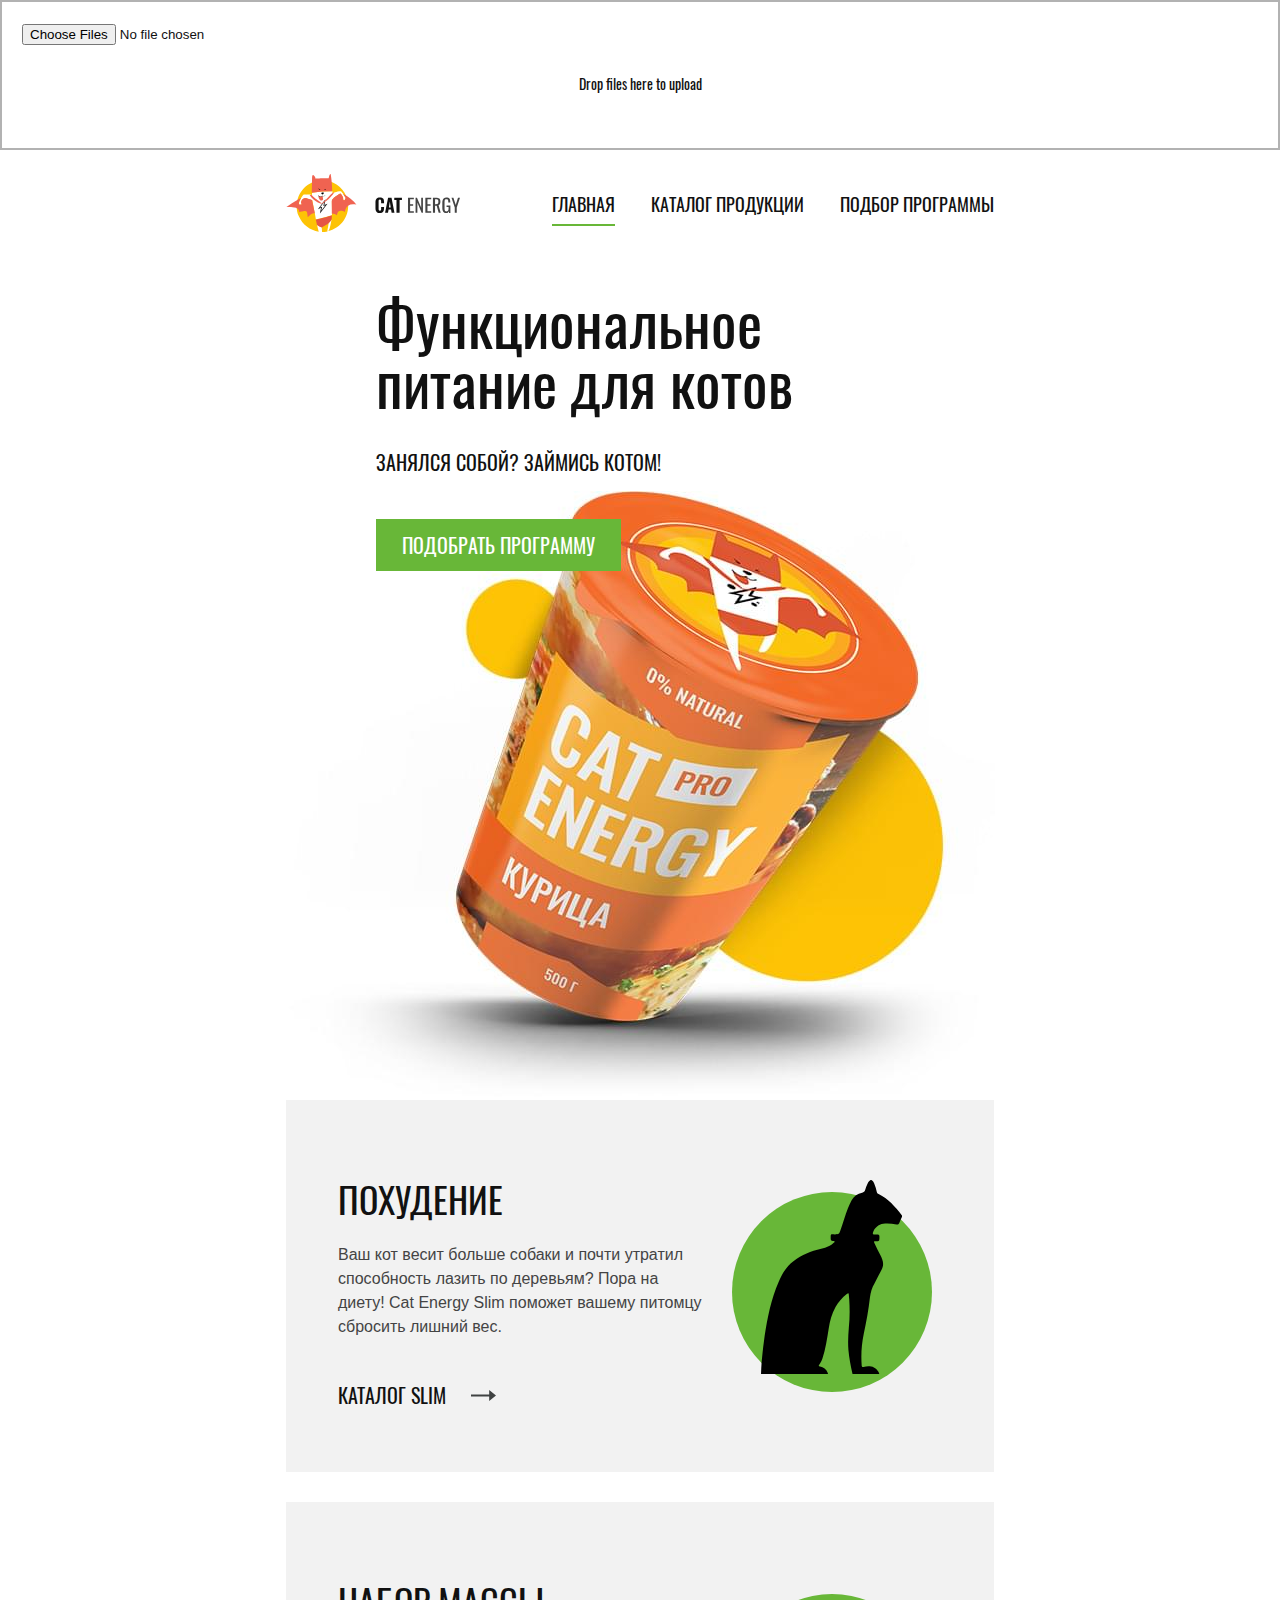
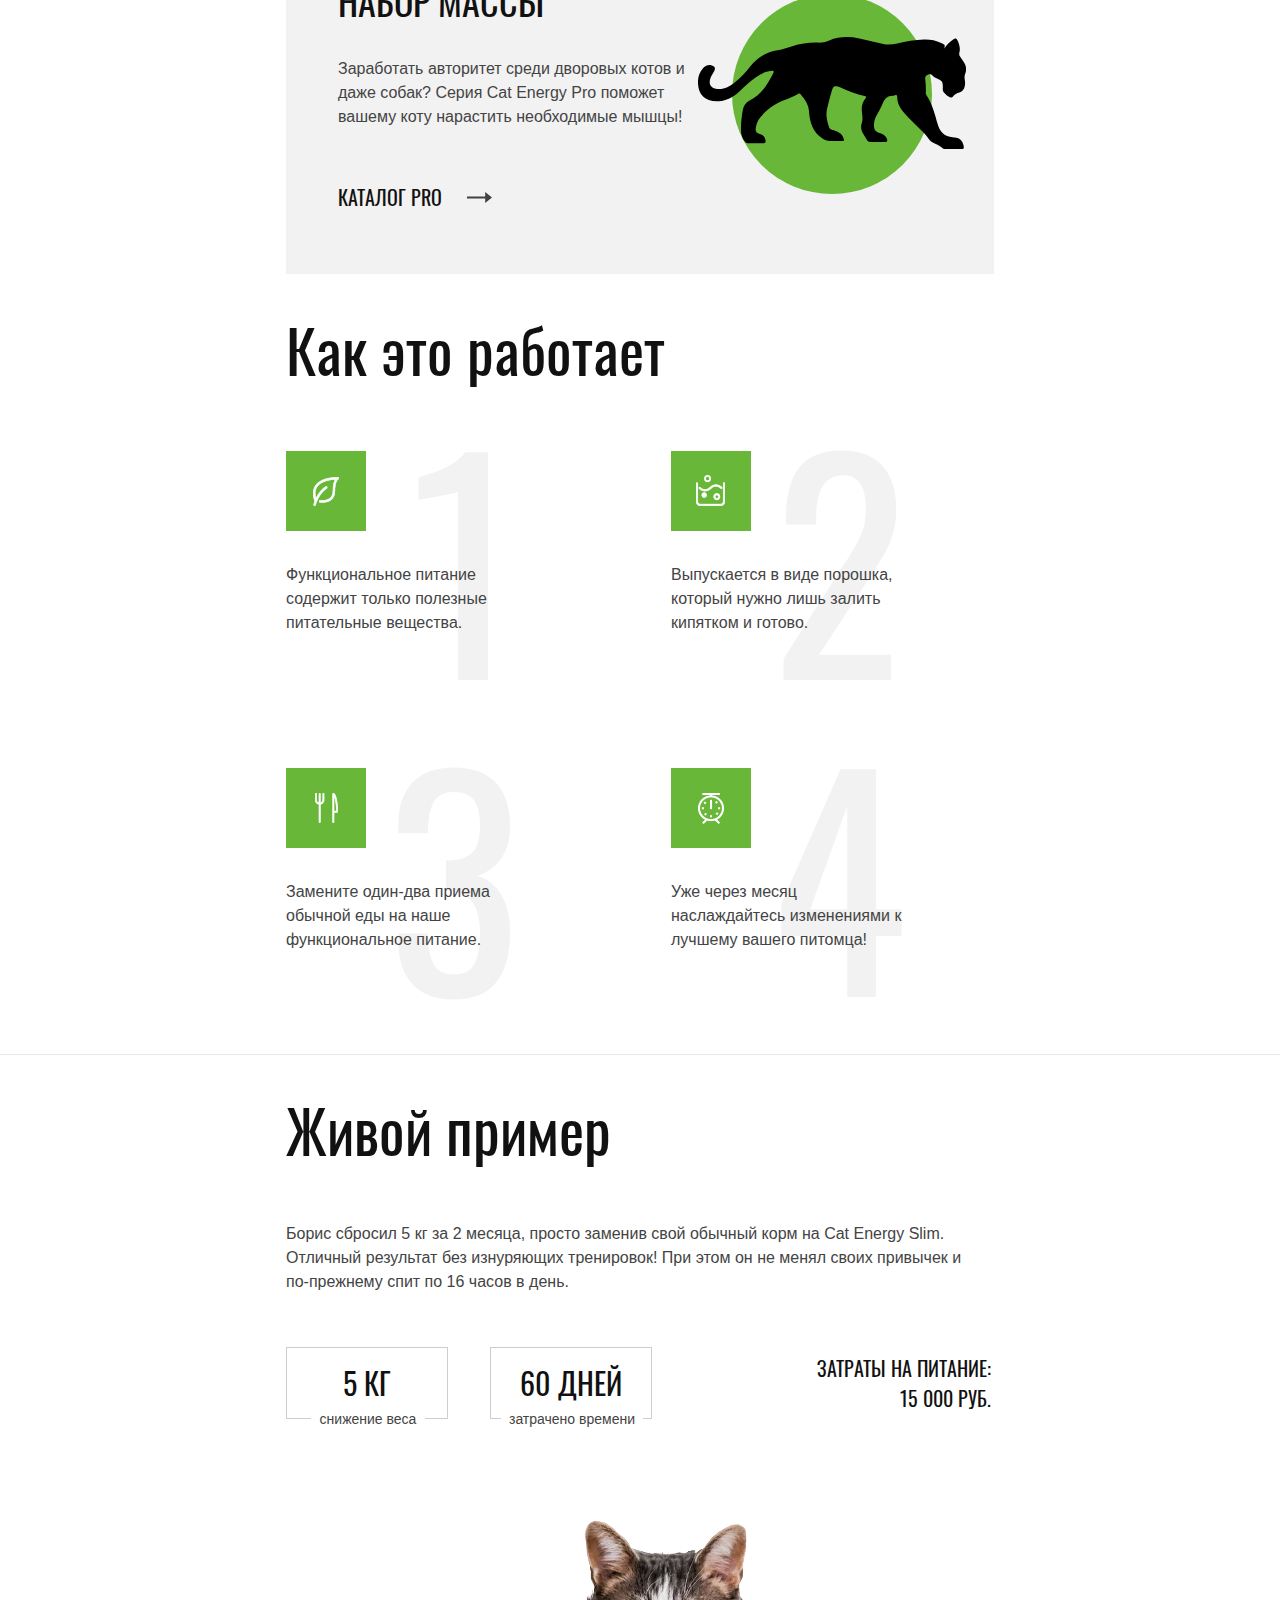
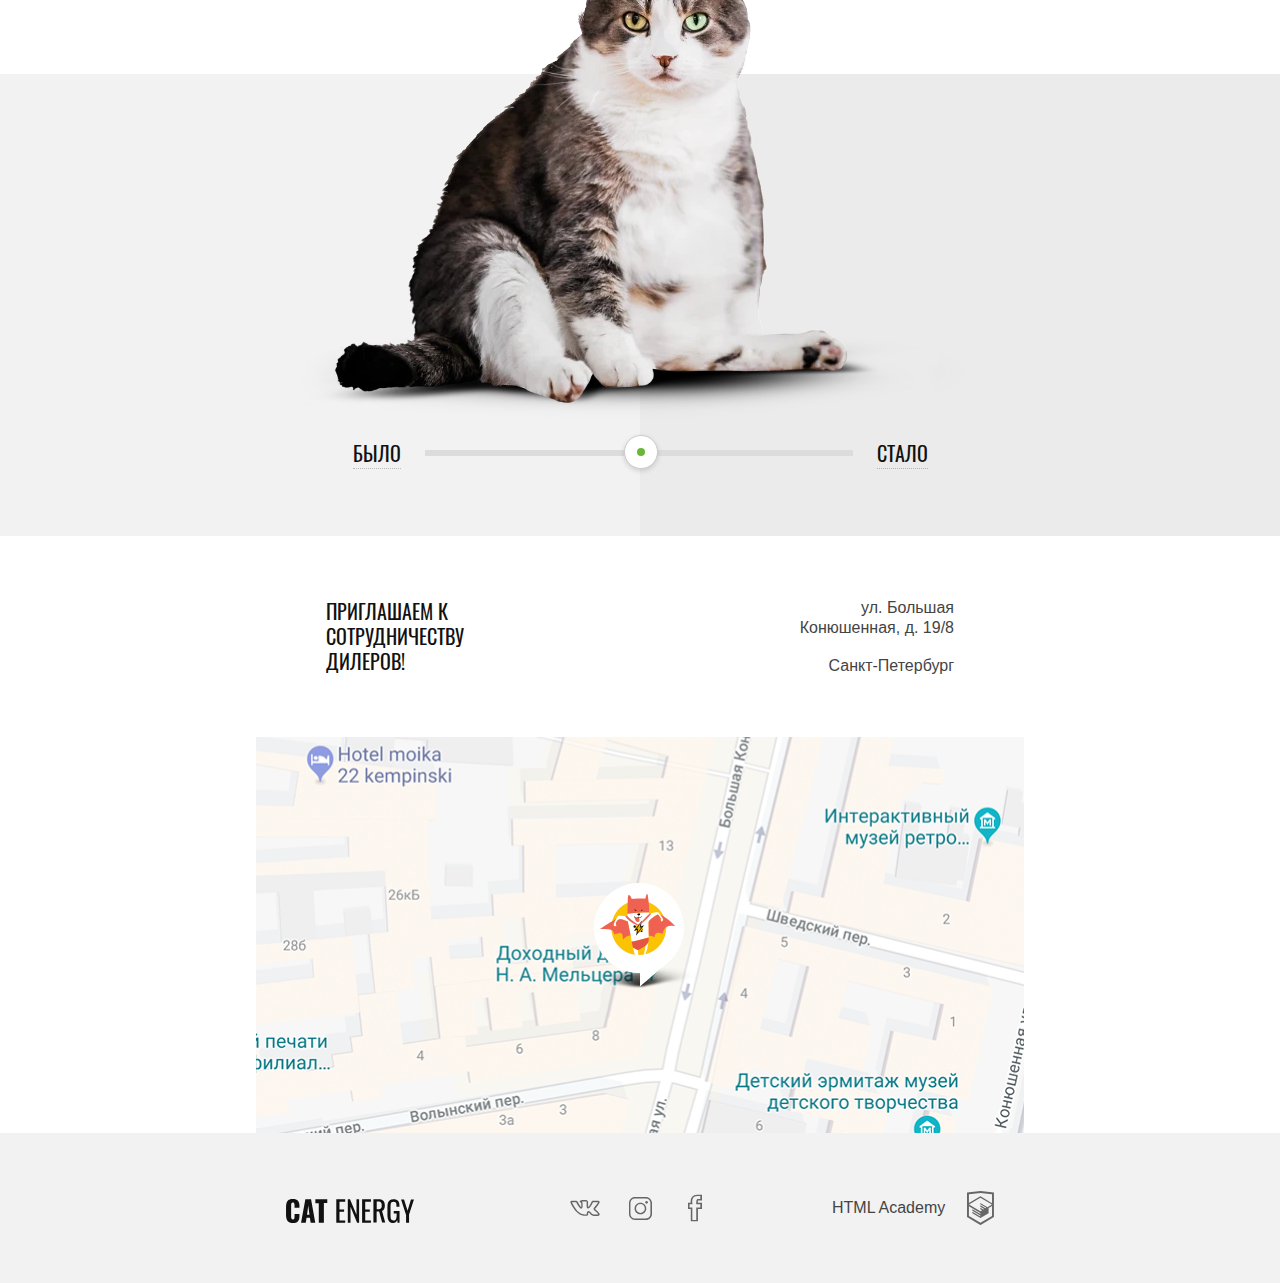
==== index.html @ 57627983 "Update index.html" ====
<!DOCTYPE html>
<html lang="ru">
  <head>
    <meta charset="utf-8">
    <title>HTML Academy: Кэт энерджи</title>
    <link rel="stylesheet" href="css/style.min.css">
    <link rel="stylesheet" href="css/dropzone.min.css">
    <meta name="viewport" content="width=device-width,initial-scale=1">
    <link rel="preload" href="fonts/oswaldregular.woff2" as="font">
    <link rel="preload" href="fonts/oswaldmedium.woff2" as="font">
  </head>
  <body class="body-index">
    <div class="dropzone" id="dz">
      <input type="file" multiple accept="image/*;capture=camera">
    </div>
    <div style="display:none">
      <svg xmlns="http://www.w3.org/2000/svg" xmlns:xlink="http://www.w3.org/1999/xlink"><symbol id="icon-cat-pro" viewBox="0 0 134 56"><path d="M123.1 5.8c1.2-1.9 2.7-3.4 4.5-4.6 1-.7 1.6-.7 2.2.6.8 1.9 1.5 3.9.9 6-.2.8-.1 1.4.4 2.1.6.8 1.1 1.6 1.6 2.3 1.3 1.9 1.8 3.9.9 6.2-.4 1-.4 2-.2 3.1.2 1 .2 2 0 3-.3 1.6-1.1 2.7-2.7 3.2-1.3.3-2.4.9-3.2 2-.2.3-.5.5-.9.5-1.2.2-4.2-2.5-4.2-3.7v-.6c.1-3.6-.1-3.9-3.4-5.4-.7-.3-1.3-.6-1.8-1.2-.6-.8-1.4-.7-2.3-.4-.8.4-1.4.9-1.3 1.9.3 2.4.4 4.8.3 7.3 0 .3.1.6.2.8 3.1 4.5 4.3 9.8 5.8 14.9 1.2 3.9 3.4 6 7.4 6.3.6 0 1.3.2 1.9.3 1.8.3 2.9 1.5 3.4 3.2.7 2.1.3 2.6-1.8 2.6h-6.5c-.9 0-1.6-.2-2.3-.8-1-1-2.2-1.4-3.4-2-1.3-.6-2.6-1.3-3.4-2.6-1.1-1.7-2.6-3.1-4-4.5-2.8-2.9-5.8-5.7-8.4-8.7-1.9-2.2-3.2-4.6-3.2-7.6 0-.9-.2-1.3-1.2-.9-.3.2-.7.3-1 .3-2.8 0-4.2 1.7-5.2 4.2-.9 2.1-2.1 4.1-3.2 6.2-.5 1.1-1 2.6-1 4.2 0 2.4.6 3.2 2.8 4 1.4.5 2.7 1 3.4 2.4.8 1.6.6 2-1.1 2.1h-6.8c-.9 0-1.5-.3-1.9-1.1l-1.8-3c-1-1.7-1.4-3.4-.7-5.4.6-1.7.3-3.6.1-5.3-.4-2.6 0-4.9 1.7-7 .6-.7.6-1-.4-1.2-4.1-.8-8-2.3-11.8-4.1 0 0-.1 0-.1-.1-3.2-1.2-3.8-1-4.7 2.3-.8 2.8-1.6 5.6-2.2 8.5-.7 3.2.1 6.2 1.1 9.2.4 1.2 1.6 1.1 2.5 1.4 2 .6 3.7 1.4 4.5 3.5.7 1.6.6 1.8-1.1 1.8-1.7 0-3.4-.1-5.2 0-1.6.1-2.8-.5-4.2-1.4-4.8-3.2-6.2-8.1-6.6-13.4-.2-3.3-2-5.9-4.1-8.4-.4-.5-.8-.7-1.4-.3-2.1 1.3-4.5 2.1-6.7 3-4.8 1.8-9 4.6-12.2 8.8-1.2 1.5-1.9 3.2-2.2 5.1-.3 1.8.2 2.6 2 3.1 1.9.6 2.7 1.5 2.9 3.4.1.8-.2 1.2-1 1.2h-8.1c-.6 0-1-.4-1.3-.8-1.3-1.6-1.9-3.5-1.9-5.5-.1-3.5.3-6.9.9-10.3.4-2.1 1.4-3.8 3.4-4.8 5.9-2.8 9-8.1 11.8-13.6.6-1.1.1-1.3-.9-1.2-2.9.3-5.4 1.6-7.7 3.2-3 2.1-5.7 4.6-8.3 7.1-2.9 2.7-6.2 4.6-10.3 4.9C3.1 32.5-.3 28.4 0 21.8c.1-2.3.9-4.4 2.4-6.1 1.2-1.3 2.6-2 4.5-1.5 1.5.4 1.9 1.2 1.3 2.7-.3.6-.7 1.1-1 1.7-.4.6-.8 1.3-1 2-1.1 3 .4 5.1 3.5 5.4 3.3.3 6-1.1 8.5-3.1 3-2.4 5.7-5.2 8-8.3 3.7-4.8 8.5-7.3 14.4-8.1 2.3-.3 4.3-1.3 6.5-1.9 4.1-1.2 8.3-1.9 12.7-1.8 2 .1 3.9-.3 5.8-1.1 4.9-2 10-2 15.1-1 4 .8 8 1.8 11.9 2.8 2.2.5 4.7.3 7-.2 4.4-1 8.9-1.9 13.4-2 3-.1 5.9.4 8.6 1.7 2 .9 2 .9 1.5 2.8z"></path></symbol><symbol id="icon-cat-slim" viewBox="0 0 70 97"><path d="M54.8 0h-.4c-.7.4-1.1.9-1.4 1.6-.6 1.1-1 2.3-1.3 3.4-.2.8-.7 1.2-1.5 1.3-2.3.4-4 1.7-5.2 3.7-.7 1.3-1.3 2.6-1.8 3.9-1.4 3.7-2.5 7.5-3.8 11.2-.7 1.9-.8 1.9-2.7 1.9-2.3 0-2.1-.4-2.1 2.1 0 .8.2 1.2 1.1 1.2.3 0 .7-.1.8.2.1.3-.2.5-.4.7-1.2 1.3-2.7 2-4.3 2.4-1.9.5-3.8.9-5.7 1.5-4.7 1.6-9.1 3.8-12.6 7.6-2.1 2.3-3.5 5-4.7 7.8-3.8 8.7-5.6 17.8-7 27-.6 4.3-1.1 8.6-1.5 13C.2 92.7 0 94.8 0 97h33.3c.1-.5-.1-.9-.2-1.3-.7-1.8-2.1-2.7-3.8-3.1-.7-.2-.8-.4-.4-.9.7-.9 1.2-2 1.6-3.1 1.6-4.8 2.3-9.8 3.1-14.8.6-3.8 1.5-7.4 3.4-10.8 1.5-2.5 3.3-4.6 5.6-6.4.8-.6.9-.6 1 .4.1.7.1 1.4.2 2.2.3 4.7.3 9.5-.2 14.2-.3 3.7-.5 7.4-.2 11 .4 4.3 1.2 8.4 2.2 12.6h13.3c-.3-2.2-2.1-4-4.2-4.4-1.3-.2-2.5-.1-3.8.2-.6.1-.8 0-.9-.6-.4-5.3-.1-10.6 1-15.8 1.3-6 2.4-12.1 3.1-18.2.3-2.5 1-4.8 2.3-7 1.2-2.1 2.2-4.3 3.4-6.5.9-1.7 1.1-3.4.4-5.2-.3-.7-.5-1.4-.9-2.1-1-2-2-3.9-2.9-5.9-.5-1-.4-1.1.7-1.1 1.6 0 1.6 0 1.7-1.6v-.7c0-.7-.3-1.1-1-1h-1.5c-.7 0-.9-.3-.7-1 .6-2.3 2.8-4.1 5.1-4.4 2.2-.3 4.4 0 6.6.4.6.1 1 0 1.3-.6.4-1 .8-2 1.3-3 .2-.4.2-.8-.1-1.1-3.2-4.2-6.7-8-11.4-10.4-.5-.3-.8-.6-.9-1.1-.3-1.4-.7-2.8-1.3-4.2-.3-.7-.6-1.3-1.4-1.7z"></path></symbol><symbol id="icon-close" viewBox="0 0 18 18"><path d="M18 1.3L16.7 0 9 7.7 1.3 0 0 1.3 7.7 9 0 16.7 1.3 18 9 10.3l7.7 7.7 1.3-1.3L10.3 9z"></path></symbol><symbol id="icon-fb" viewBox="0 0 10 19"><path d="M7.1 19H2v-8.8H0V5.8h1.9c-.1-2 .2-3.4 1.1-4.4C3.8.5 5 .1 6.5 0H10v4.2H7.2c-.1.2-.2.8-.2 1.6h3v4.4H7.1V19zm-4-1h2.8V9.1h2.9V6.8H5.9v-.5c0-1.4 0-2.6.7-3.1l.1-.1h2.1V1H6.5c-1.2.1-2 .4-2.6 1-.8.8-1 2.3-.8 4.2l.1.6H1.1v2.3h2V18z" fill="currentColor"></path></symbol><symbol id="icon-gift" viewBox="0 0 55.5 60"><path d="M52.3 12.2h-7c.5-.7.8-1.4 1.1-2.2.6-2 .4-4.1-.6-5.9-1-1.8-2.6-3.1-4.6-3.7-2-.6-4.1-.4-5.9.6-3.6 2-6.2 6.1-7.6 9-1.4-2.9-4-7.1-7.6-9-3.8-2-8.5-.6-10.5 3.1-1.4 2.7-1.2 5.8.5 8.1h-7c-1.7 0-3.1 1.4-3.1 3.1v9.4c0 1.7 1.4 3.1 3.1 3.1H4v26.1c0 3.3 2.7 6 6 6h35.5c3.3 0 6-2.7 6-6V27.8h.8c1.7 0 3.1-1.4 3.1-3.1v-9.4c.1-1.7-1.3-3.1-3.1-3.1zM36.5 3c1.3-.7 2.7-.8 4.1-.4 1.3.4 2.4 1.3 3.1 2.6.7 1.3.8 2.7.4 4.1-.4 1.2-1.1 2.2-2.2 2.9H29.4C30.5 9.6 33 5 36.5 3zM11.7 5.2C13.2 2.6 16.4 1.6 19 3c3.5 1.9 6 6.6 7.1 9.1H13.5c-2.3-1.4-3.1-4.5-1.8-6.9zm14.8 22.6v13.7H6.4V27.8h20.1zM6.4 53.9v-10h20.2v13.7H10c-2 0-3.6-1.7-3.6-3.7zm39.1 3.7H28.9V43.9h20.2v10c0 2-1.6 3.7-3.6 3.7zm3.6-16.1H28.9V27.8h20.2v13.7zm4-16.8c0 .4-.3.7-.7.7H3.2c-.4 0-.7-.3-.7-.7v-9.4c0-.4.3-.7.7-.7h49.2c.4 0 .7.3.7.7v9.4z" fill="#fff"></path></symbol><symbol id="icon-htmlacademy-svg" viewBox="0 0 27 34"><path d="M13.62.017L13.472 0 0 1.412v24.661l13.473 8.017 13.43-7.99.042-.025V1.412L13.62.017zm11.399 12.11L13.495 5.334l-.001-.104-.087.05-.088-.056v.109L1.925 12.118V3.147l11.548-1.212L25.02 3.147v8.98zm-11.614-5.34L24.923 13.5l-4.479 2.64-7.093-4.221-.014 1.415 5.904 3.513-.86.507-5.03-2.992-.014 1.415 3.827 2.275-.782.523-3.031-1.787-.014 1.413 1.853 1.091-1.8 1.081-11.356-6.751 11.371-6.835zm-11.48 8.34l11.411 6.791.016 1.044-7.942-4.728-.015 1.416 7.979 4.795.018 1.076-7.973-4.74-.013 1.414 8.021 4.822.046.025 8.143-4.872-.011-5.177 3.415-2.036v10.021L13.472 31.85 1.925 24.979v-9.852z" fill="currentColor"></path></symbol><symbol id="icon-insta" viewBox="0 0 16.1 16"><style>.st0{fill:currentColor}</style><path class="st0" d="M11.8 1C13.6 1 15 2.4 15 4.2v7.7c0 1.7-1.4 3.1-3.1 3.1H4.2C2.4 15 1 13.6 1 11.8V4.2C1 2.4 2.4 1 4.2 1h7.6m0-1H4.2C1.9 0 0 1.9 0 4.2v7.7C0 14.1 1.9 16 4.2 16h7.7c2.3 0 4.2-1.9 4.2-4.2V4.2C16 1.9 14.1 0 11.8 0z"></path><path class="st0" d="M8 4.9c1.7 0 3.1 1.4 3.1 3.1S9.7 11.1 8 11.1 4.9 9.7 4.9 8 6.3 4.9 8 4.9m0-1C5.7 3.9 3.9 5.7 3.9 8s1.8 4.1 4.1 4.1 4.1-1.8 4.1-4.1S10.3 3.9 8 3.9z"></path><circle class="st0" cx="12.3" cy="3.7" r=".9"></circle></symbol><symbol id="icon-mail" viewBox="0 0 17 13"><path d="M15.6 11.6H1.4V5.8H0V13h17V5.8h-1.4v5.8zM0 0v2.3l8.5 7.1L17 2.3V0H0zm15.6 1.6L8.5 7.5 1.4 1.6v-.2h14.2v.2z" fill="currentColor"></path></symbol><symbol id="icon-mobile-menu" viewBox="0 0 24 18"><path d="M0 16h24v2H0zm0-8h24v2H0zm0-8h24v2H0z"></path></symbol><symbol id="icon-phone" viewBox="0 0 20 20"><path d="M17.9 9.4H9.4v1.2h8.5l-2.1 2.1.9.9 3.1-3.1c.2-.2.2-.6 0-.9l-3.1-3.1-.9.9 2.1 2zm-9.8 10v-6.2c0-.3-.3-.6-.6-.6H3.1c0 .7.6 1.2 1.2 1.2h2.5v5H3.1c-1 .1-1.8-.7-1.9-1.7v-14c0-1 .8-1.8 1.7-1.8h3.9v5H4.4c-.7 0-1.2.6-1.2 1.2h4.4c.3 0 .6-.3.6-.6V.6C8.1.3 7.8 0 7.5 0H3.1C1.5-.1.1 1.2 0 2.9v13.9c-.1 1.7 1.2 3.1 2.9 3.1h4.6c.3.1.6-.2.6-.5z" fill="currentColor"></path></symbol><symbol id="icon-plus-mobile" viewBox="0 0 30 30"><path class="st0" fill="#222" fill-opacity=".2" d="M30 14H16V0h-2v14H0v2h14v14h2V16h14z"></path></symbol><symbol id="icon-plus" viewBox="0 0 60 60"><path class="st0" fill="#222" fill-opacity=".2" d="M60 29.5H30.5V0h-1v29.5H0v1h29.5V60h1V30.5H60z"></path></symbol><symbol id="icon-right-arrow-long" viewBox="0 0 24.2 11"><path fill="#3f4242" d="M17.6 0l6.6 5.5-6.6 5.5V6.6H0V4.4h17.6z"></path></symbol><symbol id="icon-right-arrow-verylong" viewBox="0 0 32 11"><path fill="#3f4242" d="M25.4 0L32 5.5 25.4 11V6.6H0V4.4h25.4z"></path></symbol><symbol id="icon-tick" viewBox="0 0 21.1 15.5"><path fill="#68b738" d="M20.1 0L7.7 13.3 1 6.1 0 7.2l7.6 8.2.1.1L21 1.2l.1-.1z"></path></symbol><symbol id="icon-vk" viewBox="0 0 22 12"><path d="M17.6 12c-.3 0-.9-.1-1.5-.5-.5-.3-.9-.7-1.3-1.2-.3-.3-.9-.9-1.1-.9-.2.1-.4.7-.3 1.2 0 .1 0 .6-.3.9-.3.3-.8.4-.9.4h-1.4c-.7 0-3.2-.2-5.4-2.3C2.5 7.1.2 2.2.1 2 0 1.6-.1 1.2.2.9s.8-.4 1-.4h3.1c.1 0 .4.1.7.3.3.2.4.5.5.6.7 1.5 1.5 2.8 2.6 4 .1-.4.2-1.4.1-2.3 0-.4-.1-.8-.2-1-.1-.1-.3-.2-.5-.2l-.6-.5c0-.5.5-.9.9-1.1.5-.2 1.3-.3 2.3-.3h.5c.9 0 1.2.1 1.6.1 1.2.3 1.2 1.3 1.1 2.5v1.6c0 .3 0 .8.1 1 .2-.1.6-.5 1.5-1.9.6-.9 1-1.9 1.1-2.1.1-.3.4-.7 1.2-.7h3.4c.7 0 1.2.2 1.3.7.2.5.1 1.3-1.7 3.5-.3.3-.5.6-.7.9-.5.4-.9 1-.9 1.1s.5.5.9.9c1.1.9 1.9 1.7 2.2 2.3.4.6.3 1 .2 1.3-.3.7-1.2.7-1.4.8h-2.9zm-3.9-3.7c.7 0 1.2.6 1.8 1.2.4.4.7.8 1.1 1 .5.3 1 .3 1 .3h2.9c.1 0 .3-.1.4-.1 0 0 0-.1-.1-.1-.3-.5-1-1.3-2-2.1-.9-.7-1.3-1.1-1.4-1.7 0-.6.4-1.1 1.2-2.1.2-.2.4-.5.7-.8 1.1-1.4 1.4-2 1.5-2.3h-3.9c0 .4-.5 1.5-1.1 2.4-1.4 2.1-2 2.4-2.5 2.4-.1 0-.3 0-.4-.1-.7-.4-.7-1.4-.7-2.1V2.6c.1-1.3 0-1.3-.3-1.4-.3-.1-.5-.1-1.4-.1H10c-.5 0-1 0-1.4.1l.2.2c.4.5.4 1.5.4 1.7.1 1.3 0 2.9-.7 3.3-.1 0-.2.1-.4.1-.6 0-1.3-.7-2.5-2.5C5 2.9 4.5 1.8 4.5 1.8s0-.1-.1-.1-.2-.1-.2-.1h-3c.4.9 2.5 5 4.8 7.2 2 1.9 4.3 2 4.7 2h1.4s.2 0 .2-.1v-.1c0-.2 0-2 1.2-2.3h.2z" fill="currentColor"></path></symbol></svg>
    </div>

    <header class="page-header">
      <div class="page-header__wrapper">
        <a class="page-header__link" href="index.html">
          <picture>
            <source media="(min-width: 1300px)" srcset="img/logo-desktop.svg">
            <source media="(min-width: 768px)" srcset="img/logo-tablet.svg">
            <img class="page-header__logo-image" src="img/logo-mobile.svg" width="191" height="39" alt="Cat Energy">
          </picture>
        </a>
        <button class="page-header__toggle" type="button" aria-label="Открытие навигации"></button>
      </div>
      <nav class="main-nav">
        <div class="main-nav__wrapper">
          <ul class="main-nav__list site-list">
            <li class="site-list__item site-list__item--index site-list__item--current site-list__item--index-current">
              <a class="site-list__link site-list__link--index">Главная</a>
            </li>
            <li class="site-list__item site-list__item--index">
              <a class="site-list__link site-list__link--index" href="catalog.html">Каталог продукции</a>
            </li>
            <li class="site-list__item site-list__item--index">
              <a class="site-list__link site-list__link--index" href="form.html">Подбор программы</a>
            </li>
          </ul>
        </div>
      </nav>
    </header>

    <main class="page-main">
      <h1 class="page-main__title">Функциональное питание для котов</h1>
      <section class="search-program">
        <h2 class="search-program__title">Занялся собой? Займись котом!</h2>
        <a href="form.html" class="search-program__link">Подобрать программу</a>
      </section>
      <section class="program-block">
        <h2 class="visually-hidden">Программы</h2>
        <div class="program-block__item program-block__item--slim">
          <h3 class="program-block__title">Похудение</h3>
          <div class="program-block__text">
            Ваш кот весит больше собаки и почти утратил способность лазить по деревьям? Пора на диету! Cat Energy Slim поможет вашему питомцу сбросить лишний вес.
          </div>
          <a href="#" class="program-block__link">
            <div class="program-block__link-text">
              Каталог Slim
            </div>
          </a>
        </div>
        <div class="program-block__item program-block__item--pro">
          <h3 class="program-block__title">Набор массы</h3>
          <div class="program-block__text">
            Заработать авторитет среди дворовых котов и даже собак? Серия Cat Energy Pro поможет вашему коту нарастить необходимые мышцы!
          </div>
          <a href="#" class="program-block__link">
            <div class="program-block__link-text">
              Каталог Pro
            </div>
          </a>
        </div>
      </section>
      <section class="advantages">
        <h2 class="advantages__title">Как это работает</h2>
        <div class="advantages__item advantages__item--healthy">
          <div class="advantages__text">
            Функциональное питание содержит только полезные питательные вещества.
          </div>
        </div>
        <div class="advantages__item advantages__item--flour">
          <div class="advantages__text">
            Выпускается в виде порошка, который нужно лишь залить кипятком и готово.
          </div>
        </div>
        <div class="advantages__item advantages__item--replaceable">
          <div class="advantages__text">
            Замените один-два приема обычной еды на наше функциональное питание.
          </div>
        </div>
        <div class="advantages__item advantages__item--fast">
          <div class="advantages__text">
            Уже через месяц наслаждайтесь изменениями к лучшему вашего питомца!
          </div>
        </div>
      </section>
      <section class="example">
        <div class="example__wrapper">
          <div class="example__block">
            <h2 class="example__title">Живой пример</h2>
            <div class="example__text">
              Борис сбросил 5 кг за 2 месяца, просто заменив свой обычный корм на Cat Energy Slim. Отличный результат без изнуряющих тренировок! При этом он не менял своих привычек и по-прежнему спит по 16 часов в день.
            </div>

            <div class="example__stats stats">
              <div class="stats__index stats__index--weight">
                5 кг
              </div>
              <div class="stats__index stats__index--time">
                60 дней
              </div>
              <div class="stats__cost">
                <div class="stats__cost-text">
                  Затраты на питание:
                </div>
                <div class="stats__cost-text">
                  15 000 руб.
                </div>
              </div>
            </div>
          </div>
          <div class="example__result result">
            <div class="result__image-container">
              <picture>
                <source type="image/webp" media="(min-width: 1300px)" srcset="img/before-desktop@1x.webp 1x, img/before-desktop@2x.webp 2x">
                <source type="image/webp" media="(min-width: 768px)" srcset="img/before-tablet@1x.webp 1x, img/before-tablet@2x.webp 2x">
                <source type="image/webp" srcset="img/before-mobile@1x.webp 1x, img/before-mobile@2x.webp 2x">

                <source media="(min-width: 1300px)" srcset="img/before-desktop@1x.png 1x, img/before-desktop@2x.png 2x">
                <source media="(min-width: 768px)" srcset="img/before-tablet@1x.png 1x, img/before-tablet@2x.png 2x">
                <img class="result__image-before" src="img/before-mobile@1x.png" srcset="img/before-mobile@2x.png 2x" width="311" height="232" alt="Борис до и после">
              </picture>
            </div>
            <div class="result__progress">
              <div class="result__mark">
                Было
              </div>
              <div class="result__range">
                <div class="result__range-slider"></div>
              </div>
              <div class="result__mark">
                Стало
              </div>
            </div>
          </div>
        </div>

      </section>
      <section class="contacts">
        <h2 class="visually-hidden">Как нас найти</h2>
        <div class="contacts__wrapper">
          <div class="contacts__info">
            <div class="contacts__text">
              Приглашаем к сотрудничеству дилеров!
            </div>
            <div class="contacts__text contacts__text--arial">
              <div class="contacts__address">ул. Большая Конюшенная, д. 19/8</div>
              <div class="contacts__city">Санкт-Петербург</div>
            </div>
          </div>
        </div>
        <div class="contacts__map">
          <iframe class="contacts__iframe" src="https://www.google.com/maps/embed?pb=!1m18!1m12!1m3!1d840.3094481617601!2d30.322314435785056!3d59.93871379619788!2m3!1f0!2f0!3f0!3m2!1i1024!2i768!4f13.1!3m3!1m2!1s0x4696310fca145cc1%3A0x42b32648d8238007!2z0JHQvtC70YzRiNCw0Y8g0JrQvtC90Y7RiNC10L3QvdCw0Y8g0YPQuy4sIDE5LzgsINCh0LDQvdC60YIt0J_QtdGC0LXRgNCx0YPRgNCzLCAxOTExODY!5e0!3m2!1sru!2sru!4v1588586360163!5m2!1sru!2sru" height="362" allowfullscreen=""></iframe>
        </div>
      </section>
    </main>

    <footer class="page-footer">
      <div class="page-footer__wrapper">
        <div class="page-footer__logo">
          <a class="page-footer__link" href="index.html">
            <img class="page-footer__logo-image" src="img/logo-footer.svg" width="128" height="24" alt="Cat Energy">
          </a>
        </div>
        <div class="page-footer__social">
          <a class="page-footer__social-item page-footer__social-item--vk" href="#">
            <svg width="22" height="12">
              <use xlink:href="#icon-vk"></use>
            </svg>
            <p class="visually-hidden">Вконтакте</p>
          </a>
          <a class="page-footer__social-item page-footer__social-item--insta" href="#">
            <svg width="17" height="17">
              <use xlink:href="#icon-insta"></use>
            </svg>
            <p class="visually-hidden">Instagram</p>
          </a>
          <a class="page-footer__social-item page-footer__social-item--fb" href="#">
            <svg width="10" height="19">
              <use xlink:href="#icon-fb"></use>
            </svg>
            <p class="visually-hidden">Facebook</p>
          </a>
        </div>
        <div class="page-footer__copyright">
          <a class="page-footer__copyright-link" href="https://htmlacademy.ru/intensive/adaptive">HTML Academy</a>
          <a class="page-footer__copyright-logo" href="https://htmlacademy.ru/intensive/adaptive" aria-label="HTML Academy">
            <svg width="27" height="34">
              <use xlink:href="#icon-htmlacademy-svg"></use>
            </svg>
          </a>
        </div>
      </div>
    </footer>

    <script src="js/dropzone.min.js"></script>
    <script src="js/nav.js"></script>
    <script src="js/picturefill.js"></script>
  </body>
</html>
---- css/style.min.css ----
@charset "UTF-8";.visually-hidden{position:absolute;clip:rect(0 0 0 0);width:1px;height:1px;margin:-1px}.page-header,.page-header__wrapper{-webkit-box-sizing:border-box;box-sizing:border-box}.page-header{min-width:320px;min-height:65px;border-bottom:1px solid #e7e7e7}.page-header__wrapper{display:-webkit-box;display:-ms-flexbox;display:flex;-webkit-box-pack:justify;-ms-flex-pack:justify;justify-content:space-between;width:280px;margin:0 auto;padding-top:11px;padding-bottom:16.3px}.page-header__link{display:block;line-height:0}.page-header__link:hover{opacity:.8}.page-header__link:active,.site-list__link:hover{opacity:.6}.page-header__toggle{display:none;width:25px;height:18px;padding:0;margin-top:12px;border:0;background-color:transparent;background-image:url(../img/mobile-menu-svg.svg);background-repeat:no-repeat}.page-header__toggle--show{display:block}.page-header__toggle--open{height:19px;background-image:url(../img/m-close-svg.svg);background-repeat:no-repeat;background-position:center;background-size:19px 19px}@media (min-width:768px){.page-header{width:708px;margin:0 auto;padding-top:24px;display:-webkit-box;display:-ms-flexbox;display:flex;-webkit-box-pack:justify;-ms-flex-pack:justify;justify-content:space-between;border:0}.page-header__logo-image{width:174px;height:auto}.page-header__wrapper{width:auto;padding:0;margin:0}.page-header__toggle{display:none}}@media (min-width:1300px){.page-header{position:relative;z-index:2;width:1220px;min-height:142px;padding-top:53px}.page-header__logo-image{width:203px;height:auto}}.site-list{display:block;margin:0;padding:0;font-size:20px;font-weight:500;list-style:none}.site-list--close{display:none}.site-list__item{-webkit-box-sizing:border-box;box-sizing:border-box;height:66px;display:-webkit-box;display:-ms-flexbox;display:flex;-webkit-box-pack:center;-ms-flex-pack:center;justify-content:center;-webkit-box-align:center;-ms-flex-align:center;align-items:center;border-top:1px solid #e7e7e7;text-align:center}.site-list__link{line-height:20px}.site-list__link:active{opacity:.3}@media (min-width:768px){.site-list{min-height:60px;display:-webkit-box;display:-ms-flexbox;display:flex;-webkit-box-align:center;-ms-flex-align:center;align-items:center;font-size:18px;line-height:25px;font-weight:400}.site-list__item{-webkit-box-sizing:border-box;box-sizing:border-box;margin-left:36px;height:44px;border:0}.site-list__item--current{border-bottom:2px solid #68b738;border-top:2px solid transparent}}@media (min-width:1300px){.site-list{min-height:60px;display:-webkit-box;display:-ms-flexbox;display:flex;-webkit-box-align:center;-ms-flex-align:center;align-items:center;font-size:20px;font-weight:400}.site-list__item--index-current{border-bottom:2px solid #fff}.site-list__link--index{color:#fff}}.page-main{position:relative;display:block;padding-top:27px;background-image:url(../img/index-background-mobile@1x.jpg);background-repeat:no-repeat;background-size:100% auto}@media (-webkit-min-device-pixel-ratio:1.5),(min-resolution:144dpi),(min-resolution:1.5dppx){.page-main{background-image:url(../img/index-background-mobile@2x.jpg)}}.page-main::before{content:"";position:absolute;z-index:-1;top:0;right:0;width:100%;padding-top:90%;background-color:#68b738}.page-main--other{background-image:none}.page-main--other::before{display:none}.page-main__title{width:280px;margin:0 auto;font-weight:400;font-size:36px;text-transform:none;line-height:36px;text-align:center;color:#fff}.page-main__title--catalog,.page-main__title--form{margin-bottom:40px;color:#111;text-align:left}.page-main__title--form{margin-bottom:35px}@media (min-width:768px){.page-main,.page-main--other{padding-top:58px;background-image:none}.page-main::before{display:none}.page-main--other{padding-top:56px}.page-main__title{width:528px;font-size:60px;line-height:60px;text-align:left;color:#111}.page-main__title--catalog,.page-main__title--form{width:708px;margin:0 auto 83px;text-align:left}.page-main__title--form{margin:0 auto 56px}}@media (min-width:1300px){.page-main{z-index:2;position:relative;padding-top:80px;background-image:url(../img/index-can-desktop@1x.png);background-repeat:no-repeat;background-size:552px auto;background-position:top right 328px}}@media (min-width:1300px) and (-webkit-min-device-pixel-ratio:1.5),(min-width:1300px) and (min-resolution:144dpi),(min-width:1300px) and (min-resolution:1.5dppx){.page-main{background-image:url(../img/index-can-desktop@2x.png);background-size:552px auto;background-position:top right 328px}}@media (min-width:1300px){.page-main--other{padding-top:46px;background-image:none}.page-main__title{-webkit-box-sizing:border-box;box-sizing:border-box;width:1060px;margin:0 auto;padding-right:530px}.page-main__title--catalog,.page-main__title--form{width:1220px;margin:0 auto 83px;text-align:left}.page-main__title--form{margin:0 auto 56px}}.search-program{-webkit-box-sizing:border-box;box-sizing:border-box;width:280px;height:403px;margin:0 auto;display:-webkit-box;display:-ms-flexbox;display:flex;-webkit-box-orient:vertical;-webkit-box-direction:normal;-ms-flex-direction:column;flex-direction:column;-webkit-box-pack:justify;-ms-flex-pack:justify;justify-content:space-between;padding-top:19px;padding-bottom:22px;color:#fff;background-image:url(../img/index-can-mobile@1x.png);background-repeat:no-repeat;background-position:center}@media (-webkit-min-device-pixel-ratio:1.5),(min-resolution:144dpi),(min-resolution:1.5dppx){.search-program{background-image:url(../img/index-can-mobile@2x.png);background-size:280px auto}}.search-program__title{margin:0;padding:0;text-align:center;font-size:14px;font-weight:400}.search-program__link{background-color:#68b738;text-align:center;color:#fff;line-height:40px}.search-program__link:hover{background-color:#5eaa2f}.search-program__link:active{background-color:#5eaa2f;color:rgba(255,255,255,.3)}@media (min-width:768px){.search-program{padding-top:40px;-webkit-box-pack:start;-ms-flex-pack:start;justify-content:flex-start;width:709px;height:688px;background-image:url(../img/index-can-tablet@1x.jpg);background-position:center top 79px}}@media (min-width:768px) and (-webkit-min-device-pixel-ratio:1.5),(min-width:768px) and (min-resolution:144dpi),(min-width:768px) and (min-resolution:1.5dppx){.search-program{background-image:url(../img/index-can-tablet@2x.jpg);background-size:709px auto}}@media (min-width:768px){.search-program__title{margin-left:90px;margin-bottom:47px;font-size:20px;line-height:20px;text-align:left;color:#111}.search-program__link{width:245px;margin-left:90px;font-size:20px;line-height:52px}}@media (min-width:1300px){.search-program{width:1060px;height:434px;margin:0 auto;padding-top:42px;background-image:none}.search-program__title{margin-left:0;margin-bottom:52px}.search-program__link{margin-left:0}}.program-block{margin-bottom:18px}.program-block__item{position:relative;-webkit-box-sizing:border-box;box-sizing:border-box;width:280px;min-height:266px;margin-top:0;margin-left:auto;margin-right:auto;padding:30px 20px 17px;display:-webkit-box;display:-ms-flexbox;display:flex;-webkit-box-orient:vertical;-webkit-box-direction:normal;-ms-flex-direction:column;flex-direction:column;-webkit-box-pack:justify;-ms-flex-pack:justify;justify-content:space-between;background-color:#f2f2f2}.program-block__item:not(:last-child){margin-bottom:20px}.program-block__item::before{content:"";position:absolute;z-index:3;top:24px;left:22px;width:50px;height:50px;border-radius:50%;background-color:#68b738}.program-block__item--pro::after,.program-block__item--slim::after{content:"";position:absolute;z-index:3;top:22px;left:30px;width:35px;height:49px;background-image:url(../img/icon-cat-slim.svg);background-repeat:no-repeat;background-size:100%}.program-block__item--pro::after{top:35px;left:13px;width:67px;height:28px;background-image:url(../img/icon-cat-pro.svg)}.program-block__title{margin:0 0 0 70px;font-weight:400;font-size:24px;line-height:37px}.program-block__text{font-family:"Arial",sans-serif;font-size:14px;line-height:18px;text-transform:none;color:#444}.program-block__link{display:-webkit-box;display:-ms-flexbox;display:flex;-webkit-box-orient:horizontal;-webkit-box-direction:normal;-ms-flex-direction:row;flex-direction:row;-ms-flex-item-align:start;align-self:flex-start;padding-top:15px;border-top:1px solid rgba(0,0,0,.1)}.program-block__link:active{opacity:.3}.program-block__link-text{font-size:16px}.program-block__link-text::after{content:"";display:inline-block;vertical-align:middle;margin-left:8px;width:25px;height:16px;background-image:url(../img/icon-right-arrow-long.svg);background-repeat:no-repeat;background-size:100%}.program-block__link:hover .program-block__link-text::after{width:34px;background-image:url(../img/icon-right-arrow-verylong.svg)}@media (min-width:768px){.program-block{margin-bottom:45px}.program-block__item{width:708px;min-height:372px;padding:80px 285px 62px 52px}.program-block__item:not(:last-child){margin-bottom:30px}.program-block__item::before{top:92px;left:auto;right:62px;width:200px;height:200px}.program-block__item--slim::after{top:80px;left:auto;right:92px;width:141px;height:194px}.program-block__item--pro::after{top:135px;left:auto;right:28px;width:268px;height:113px}.program-block__title{margin-left:0;font-size:36px}.program-block__text{font-family:"Arial",sans-serif;font-size:16px;line-height:24px;text-transform:none;color:#444}.program-block__link-text{font-size:20px}.program-block__link-text::after{margin-left:20px}.program-block__link{border-top:none}}@media (min-width:1300px){.program-block,.program-block__item{-webkit-box-pack:start;-ms-flex-pack:start;justify-content:flex-start}.program-block{width:1220px;margin:0 auto 73px;display:-webkit-box;display:-ms-flexbox;display:flex;-ms-flex-wrap:wrap;flex-wrap:wrap}.program-block__item{width:570px;min-height:372px;margin-left:0;margin-right:0;padding:76px 52px 56px}.program-block__item:nth-child(2n){margin-right:auto}.program-block__item:not(:last-child){margin-bottom:80px}.program-block__item:nth-last-child(2){margin-bottom:0}.program-block__item::before{top:47px;left:52px;right:auto;width:100px;height:100px}.program-block__item--slim::after{top:41px;left:65px;right:auto;width:71px;height:97px}.program-block__item--pro::after{top:69px;left:34px;right:auto;width:134px;height:57px}.program-block__title{margin-left:164px;margin-bottom:74px;font-size:36px}.program-block__text{margin-bottom:auto;font-family:"Arial",sans-serif;font-size:16px;line-height:24px;text-transform:none;color:#444}.program-block__link-text{font-size:20px}.program-block__link{border-top:none}}.advantages{-webkit-box-sizing:border-box;box-sizing:border-box;width:280px;margin:0 auto 42px}.advantages__title{margin:0 0 27px;padding:0;font-size:36px;font-weight:400;text-transform:none;line-height:60px}.advantages__item{-webkit-box-sizing:border-box;box-sizing:border-box;position:relative;display:-webkit-box;display:-ms-flexbox;display:flex;-webkit-box-align:center;-ms-flex-align:center;align-items:center;min-height:60px;padding-left:80px}.advantages__item:not(:last-child){margin-bottom:20px}.advantages__item::before{content:"";position:absolute;width:60px;height:60px;top:0;left:0;background-color:#68b738;background-repeat:no-repeat;background-position:5px 5px}.advantages__item--healthy::before{background-image:url(../img/advantage-leaf@1x.png)}@media (-webkit-min-device-pixel-ratio:1.5),(min-resolution:144dpi),(min-resolution:1.5dppx){.advantages__item--healthy::before{background-image:url(../img/advantage-leaf@2x.png);background-size:50px auto}}.advantages__item--flour::before{background-image:url(../img/advantage-powder@1x.png)}@media (-webkit-min-device-pixel-ratio:1.5),(min-resolution:144dpi),(min-resolution:1.5dppx){.advantages__item--flour::before{background-image:url(../img/advantage-powder@2x.png);background-size:50px auto}}.advantages__item--replaceable::before{background-image:url(../img/advantage-dining@1x.png)}@media (-webkit-min-device-pixel-ratio:1.5),(min-resolution:144dpi),(min-resolution:1.5dppx){.advantages__item--replaceable::before{background-image:url(../img/advantage-dining@2x.png);background-size:50px auto}}.advantages__item--fast::before{background-image:url(../img/advantage-clock@1x.png)}@media (-webkit-min-device-pixel-ratio:1.5),(min-resolution:144dpi),(min-resolution:1.5dppx){.advantages__item--fast::before{background-image:url(../img/advantage-clock@2x.png);background-size:50px auto}}.advantages__text{font-family:"Arial",sans-serif;font-size:14px;line-height:18px;text-transform:none;color:#444}@media (min-width:768px){.advantages{width:708px;margin-bottom:56px;display:-webkit-box;display:-ms-flexbox;display:flex;-ms-flex-wrap:wrap;flex-wrap:wrap;-webkit-box-pack:justify;-ms-flex-pack:justify;justify-content:space-between}.advantages__title{width:708px;margin-bottom:72px;font-size:60px}.advantages__item{width:235px;min-height:230px;padding-left:0;padding-top:112px;margin-right:88px;-webkit-box-align:stretch;-ms-flex-align:stretch;align-items:stretch}.advantages__item:not(:last-child){margin-bottom:87px}.advantages__item:nth-last-child(2){margin-bottom:0}.advantages__item::before{width:80px;height:80px;background-position:15px 15px}.advantages__item::after{position:absolute;top:0;right:0;z-index:1;font-family:"Oswald",sans-serif;font-size:281px;line-height:205px;color:#f2f2f2}.advantages__item--healthy::after{content:"1"}.advantages__item--flour::after{content:"2"}.advantages__item--replaceable::after{content:"3"}.advantages__item--fast::after{content:"4"}.advantages__text{z-index:2;font-family:"Arial",sans-serif;font-size:16px;line-height:24px;text-transform:none;color:#444}}@media (min-width:1300px){.advantages{margin-bottom:24px}.advantages::after{display:none}.advantages,.advantages__title{width:1220px}.advantages__item{margin-right:0}.advantages__item:nth-last-child(3),.advantages__item:nth-last-child(4){margin-bottom:0}}.example{padding-top:17px;background-color:#f2f2f2}.example__block{width:280px;margin:0 auto 35px}.example__title{margin:0 0 23px;padding:0;font-size:36px;font-weight:400;text-transform:none;line-height:60px}.example__text{margin-bottom:25px;font-family:"Arial",sans-serif;font-size:14px;line-height:18px;text-transform:none;color:#444}@media (min-width:768px){.example{position:relative;padding-top:44px;padding-bottom:53px;background-color:#fff;border-top:1px solid #e7e7e7}.example::after,.example::before{content:"";position:absolute;bottom:0;width:50%;height:462px}.example::before{left:0;background-color:#f2f2f2}.example::after{z-index:1;right:0;background-color:#ebebeb}.example__block{width:708px;margin:0 auto}.example__title{margin-bottom:63px;font-size:60px}.example__text{position:relative;z-index:2;margin-bottom:53px;padding-right:10px;font-family:"Arial",sans-serif;font-size:16px;line-height:24px;text-transform:none;color:#444}}@media (min-width:1300px){.example{padding:0;border:0}.example__wrapper{width:1220px;margin:0 auto;display:-webkit-box;display:-ms-flexbox;display:flex;-webkit-box-pack:justify;-ms-flex-pack:justify;justify-content:space-between}.example__block{margin:0;padding-top:56px;width:445px}.example__title{margin-bottom:146px}.example__text{margin-bottom:68px}}.stats{width:100%;display:-webkit-box;display:-ms-flexbox;display:flex;-ms-flex-wrap:wrap;flex-wrap:wrap;-webkit-box-pack:justify;-ms-flex-pack:justify;justify-content:space-between}.stats__index,.stats__index::before{-webkit-box-sizing:border-box;box-sizing:border-box;text-align:center}.stats__index{position:relative;width:124px;margin-bottom:35px;border:1px solid #cdcdcd;font-size:24px;line-height:54px}.stats__index::before{content:"";position:absolute;top:46px;left:18px;padding-left:10px;padding-right:10px;width:87px;min-height:21px;background-color:#f2f2f2;font-family:"Arial",sans-serif;font-size:12px;line-height:12px;text-transform:none;color:#444}.stats__index--weight::before{content:"снижение веса"}.stats__index--time::before{content:"затрачено времени"}.stats__cost{width:100%;display:-webkit-box;display:-ms-flexbox;display:flex;-webkit-box-pack:center;-ms-flex-pack:center;justify-content:center;text-align:center;line-height:20px}.stats__cost-text{margin-right:3px}@media (min-width:768px){.stats{width:708px;margin-bottom:83px;-webkit-box-pack:start;-ms-flex-pack:start;justify-content:flex-start;-webkit-box-align:center;-ms-flex-align:center;align-items:center}.stats__index{width:162px;margin-bottom:0;margin-right:42px;text-align:center;font-size:30px;line-height:70px}.stats__index::before{top:62px;padding:0;background-color:#fff;font-family:"Arial",sans-serif;font-size:14px;line-height:18px;text-transform:none;color:#444}.stats__index--weight::before{left:24px;width:114px}.stats__index--time::before{left:10px;width:142px}.stats__cost{position:relative;z-index:2;width:180px;-webkit-box-orient:vertical;-webkit-box-direction:normal;-ms-flex-direction:column;flex-direction:column;margin-left:auto;margin-right:0;text-align:right;font-size:20px;line-height:30px}}@media (min-width:1300px){.stats{width:366px;margin-bottom:70px;-webkit-box-pack:justify;-ms-flex-pack:justify;justify-content:space-between}.stats__index{margin-right:0;margin-bottom:55px}.stats__index::before{background-color:#f2f2f2}.stats__cost{width:366px;-webkit-box-orient:horizontal;-webkit-box-direction:normal;-ms-flex-direction:row;flex-direction:row;-webkit-box-pack:justify;-ms-flex-pack:justify;justify-content:space-between;-webkit-box-flex:1;-ms-flex-positive:1;flex-grow:1}.stats__cost-text{margin-right:39px}}.result{width:320px;margin:0 auto}.result__image-container{position:relative;z-index:2;width:100%}.result__progress{position:relative;z-index:2;min-height:89px;display:-webkit-box;display:-ms-flexbox;display:flex;-webkit-box-pack:center;-ms-flex-pack:center;justify-content:center;-webkit-box-align:center;-ms-flex-align:center;align-items:center}.result__mark{font-size:16px;line-height:20px}.result__range{position:relative;-webkit-box-sizing:border-box;box-sizing:border-box;width:84px;height:14px;margin-left:18px;margin-right:18px;border-radius:6px;border:1px solid #cdcdcd;background-color:#fff}.result__range-slider{position:absolute;top:3px;left:5px;width:35px;height:6px;border-radius:3px;background-color:#68b738}@media (min-width:768px){.result{width:768px}.result__image-container{width:768px;display:-webkit-box;display:-ms-flexbox;display:flex;-webkit-box-pack:center;-ms-flex-pack:center;justify-content:center}.result__image-before{width:690px;height:517px;text-align:left}.result__progress{min-height:60px}.result__range{width:428px;height:6px;margin-left:24px;margin-right:24px;border-radius:0;border:0;background-color:#dcdcdc}.result__range-slider{content:"";position:absolute;z-index:1;top:-15px;left:199px;-webkit-box-sizing:border-box;box-sizing:border-box;width:34px;height:34px;border-radius:50%;border:1px solid #cdcdcd;-webkit-box-shadow:0 2px 5px 0 rgba(0,0,0,.15);box-shadow:0 2px 5px 0 rgba(0,0,0,.15);background-color:#fff}.result__range-slider::after{content:"";position:absolute;z-index:2;top:12px;left:12px;width:8px;height:8px;border-radius:50%;background-color:#68b738}.result__range-slider:hover{-webkit-box-shadow:0 2px 5px 0 rgba(0,0,0,.25);box-shadow:0 2px 5px 0 rgba(0,0,0,.25)}.result__range-slider:active{-webkit-box-shadow:0 2px 5px 0 rgba(0,0,0,.3);box-shadow:0 2px 5px 0 rgba(0,0,0,.3);border:2px solid #68b738}.result__range-slider:active::after{top:11px;left:11px}.result__mark{font-size:20px;line-height:30px;border-bottom:1px dotted rgba(0,0,0,.23)}.result__mark:hover{border-bottom:1px solid rgba(0,0,0,.4)}.result__mark:active{border-bottom:1px solid transparent}}@media (min-width:1300px){.result{position:relative;margin:0;width:650px;padding-top:538px}.result::before{content:"";position:absolute;z-index:2;left:0;bottom:0;width:362px;height:462px;background-color:#f2f2f2}.result__image-container{position:absolute;top:0;left:0;width:690px;height:517px}.result__progress{-webkit-box-pack:end;-ms-flex-pack:end;justify-content:flex-end}}.contacts--gray{background-color:#f2f2f2}.contacts__info{-webkit-box-sizing:border-box;box-sizing:border-box;display:-webkit-box;display:-ms-flexbox;display:flex;-webkit-box-pack:justify;-ms-flex-pack:justify;justify-content:space-between;-webkit-box-align:center;-ms-flex-align:center;align-items:center;width:280px;min-height:114px;margin:0 auto}.contacts__text,.contacts__text--arial{width:123px;font-size:16px;line-height:20px;text-align:left}.contacts__text--arial{width:140px;font-family:"Arial",sans-serif;font-size:14px;text-transform:none;color:#444}.contacts__map{height:362px;background-image:url(../img/map-pin.png),url(../img/bg-map-mobile@1x.png);background-repeat:no-repeat,no-repeat;background-size:auto 53px,320px auto;background-position:center bottom 170px,center bottom}@media (-webkit-min-device-pixel-ratio:1.5),(min-resolution:144dpi),(min-resolution:1.5dppx){.contacts__map{background-image:url(../img/map-pin.png),url(../img/bg-map-mobile@2x.png);background-repeat:no-repeat,no-repeat;background-size:auto 53px,320px auto;background-position:center bottom 170px,center bottom}}.contacts__iframe{width:100%;border:0}@media (min-width:768px){.contacts__info{width:628px;height:201px;margin:0 auto}.contacts__text{width:154px;font-size:20px;line-height:25px}.contacts__text--arial{width:160px;height:78px;display:-webkit-box;display:-ms-flexbox;display:flex;-webkit-box-orient:vertical;-webkit-box-direction:normal;-ms-flex-direction:column;flex-direction:column;-webkit-box-pack:justify;-ms-flex-pack:justify;justify-content:space-between;font-family:"Arial",sans-serif;font-size:16px;text-transform:none;color:#444;line-height:20px;text-align:right}.contacts__map{height:396px;background-image:url(../img/map-pin.png),url(../img/bg-map-tablet@1x.png);background-repeat:no-repeat,no-repeat;background-size:auto 106px,768px auto;background-position:center bottom 144px,center bottom}}@media (min-width:768px) and (-webkit-min-device-pixel-ratio:1.5),(min-width:768px) and (min-resolution:144dpi),(min-width:768px) and (min-resolution:1.5dppx){.contacts__map{background-image:url(../img/map-pin.png),url(../img/bg-map-tablet@2x.png);background-repeat:no-repeat,no-repeat;background-size:auto 106px,768px auto;background-position:center bottom 144px,center bottom}}@media (min-width:768px){.contacts__iframe{height:396px}}@media (min-width:1300px){.contacts{position:relative}.contacts__wrapper{position:absolute;top:0;left:50%;width:1440px;margin-left:-720px}.contacts__info{position:absolute;top:95px;left:110px;-webkit-box-align:center;-ms-flex-align:center;align-items:center;-webkit-box-pack:start;-ms-flex-pack:start;justify-content:flex-start;width:570px;min-height:201px;margin:0;padding-left:76px;padding-right:76px;background-color:#fff}.contacts__text{width:154px;margin-right:95px;text-align:left}.contacts__text--arial{width:160px;margin-right:0;text-align:left}.contacts__map{height:400px;background-image:url(../img/map-pin.png),url(../img/bg-map-desktop@1x.png);background-repeat:no-repeat,no-repeat;background-size:auto 106px,1440px auto;background-position:right 318px bottom 144px,center bottom}}@media (min-width:1300px) and (-webkit-min-device-pixel-ratio:1.5),(min-width:1300px) and (min-resolution:144dpi),(min-width:1300px) and (min-resolution:1.5dppx){.contacts__map{background-image:url(../img/map-pin.png),url(../img/bg-map-tablet@2x.png);background-repeat:no-repeat,no-repeat;background-size:auto 106px,1440px auto;background-position:right 318px bottom 144px,center bottom}}@media (min-width:1300px){.contacts__iframe{width:100%;height:400px}}.page-footer{min-width:320px;height:236px;background-color:#f2f2f2}.page-footer__logo{-webkit-box-sizing:border-box;box-sizing:border-box;width:280px;margin:0 auto;min-height:95px;display:-webkit-box;display:-ms-flexbox;display:flex;-webkit-box-pack:center;-ms-flex-pack:center;justify-content:center;-webkit-box-align:center;-ms-flex-align:center;align-items:center;border-bottom:1px solid rgba(0,0,0,.1)}.page-footer__logo:hover{opacity:.8}.page-footer__logo:active{opacity:.6}.page-footer__link{margin-top:10px}.page-footer__social,.page-footer__social-item{display:-webkit-box;display:-ms-flexbox;display:flex;-webkit-box-pack:center;-ms-flex-pack:center;justify-content:center;-webkit-box-align:center;-ms-flex-align:center;align-items:center}.page-footer__social{-webkit-box-sizing:border-box;box-sizing:border-box;width:280px;margin:0 auto;height:63px;border-bottom:1px solid rgba(0,0,0,.1)}.page-footer__social-item{width:30px;height:30px;margin-right:25px;color:#666}.page-footer__social-item:last-child{margin-right:0}.page-footer__social-item:hover{color:#68b738}.page-footer__social-item:active{color:#68b738;opacity:.3}.page-footer__copyright{-webkit-box-sizing:border-box;box-sizing:border-box;width:280px;margin:0 auto;height:78px;display:-webkit-box;display:-ms-flexbox;display:flex;-webkit-box-pack:justify;-ms-flex-pack:justify;justify-content:space-between;-webkit-box-align:center;-ms-flex-align:center;align-items:center}.page-footer__copyright-link{display:block;font-family:"Arial",sans-serif;font-size:14px;line-height:18px;text-transform:none;color:#444}.page-footer__copyright-link:active{opacity:.3}.page-footer__copyright-logo{width:27px;height:34px;display:block;color:#666}.page-footer__copyright-logo:hover{color:#68b738}.page-footer__copyright-logo:active{color:#68b738;opacity:.3}@media (min-width:768px){.page-footer,.page-footer__wrapper{display:-webkit-box;display:-ms-flexbox;display:flex;-webkit-box-align:center;-ms-flex-align:center;align-items:center}.page-footer{height:150px}.page-footer__wrapper{width:708px;margin:0 auto;-webkit-box-pack:justify;-ms-flex-pack:justify;justify-content:space-between}.page-footer__logo{width:162px;min-height:24px;margin:0;-webkit-box-pack:start;-ms-flex-pack:start;justify-content:flex-start;border-bottom:none}.page-footer__social{margin:0;height:63px;border-bottom:none}.page-footer__social-item--vk svg{width:30px;height:16px}.page-footer__social-item--insta svg{width:23px;height:23px}.page-footer__social-item--fb svg{width:14px;height:28px}.page-footer__copyright{-webkit-box-sizing:border-box;box-sizing:border-box;width:162px;margin:0;height:78px;display:-webkit-box;display:-ms-flexbox;display:flex;-webkit-box-pack:justify;-ms-flex-pack:justify;justify-content:space-between;-webkit-box-align:center;-ms-flex-align:center;align-items:center}.page-footer__copyright-link{font-family:"Arial",sans-serif;font-size:16px;line-height:24px;text-transform:none;color:#444}}@media (min-width:1300px){.page-footer__wrapper{width:1220px}.body-index{position:relative}.body-index::after,.body-index::before{content:"";position:absolute;top:0;right:0;width:50%}.body-index::after{z-index:1;padding-top:45%;background-color:#68b738}.body-index::before{z-index:2;padding-top:100%;background-image:url(../img/index-background-desktop@1x.jpg);background-repeat:no-repeat;background-position:top right;background-size:100%}}@media (min-width:1300px) and (-webkit-min-device-pixel-ratio:1.5),(min-width:1300px) and (min-resolution:144dpi),(min-width:1300px) and (min-resolution:1.5dppx){.body-index::before{background-image:url(../img/index-background-desktop@2x.jpg)}}.product-item{width:100%;min-height:209px;-webkit-box-sizing:border-box;box-sizing:border-box;padding-left:20px;padding-right:20px;padding-bottom:24px;display:-webkit-box;display:-ms-flexbox;display:flex;-webkit-box-pack:justify;-ms-flex-pack:justify;justify-content:space-between;-ms-flex-wrap:wrap;flex-wrap:wrap;border-top:1px solid #ededed}.product-item--extra{width:280px;margin:0 auto;min-height:129px;padding:14px 0 17px;-ms-flex-line-pack:justify;align-content:space-between;border-top:1px solid #cdcdcd}.product-item--extra:last-child{min-height:130px;border-bottom:1px solid #cdcdcd}.product-item__image-wrapper{max-width:50%;height:144px}.product-item__image{display:block}.product-item__description{width:50%;padding-top:21px;padding-bottom:20px;display:-webkit-box;display:-ms-flexbox;display:flex;-ms-flex-wrap:wrap;flex-wrap:wrap}.product-item__title{width:100%;margin-bottom:12px;font-size:16px;line-height:20px}.product-item__title--extra{margin:0}.product-item__link{display:block;width:60%}.product-item__link--extra{color:#222}.product-item__property,.product-item__value{width:50%;font-family:"Arial",sans-serif;font-size:12px;line-height:12px;text-transform:none;color:#444}.product-item__value{text-align:right}.product-item__order-link{display:block;width:100%;background-color:#68b738;text-align:center;font-size:16px;line-height:40px;color:#fff}.product-item__order-link:hover{background-color:#5eaa2f}.product-item__order-link:active{background-color:#5eaa2f;color:rgba(255,255,255,.3)}@media (min-width:768px){.product-item,.product-item--extra{display:-webkit-box;display:-ms-flexbox;display:flex;-webkit-box-direction:normal}.product-item{position:relative;-webkit-box-sizing:border-box;box-sizing:border-box;width:324px;min-height:513px;padding-left:0;padding-right:0;padding-bottom:40px;margin-bottom:58px;-webkit-box-orient:vertical;-ms-flex-direction:column;flex-direction:column;-webkit-box-pack:start;-ms-flex-pack:start;justify-content:flex-start;-webkit-box-align:center;-ms-flex-align:center;align-items:center;-ms-flex-wrap:wrap;flex-wrap:wrap;border:0}.product-item::before{content:"";position:absolute;bottom:0;left:0;z-index:-1;width:100%;height:431px;background-color:#f2f2f2}.product-item--extra{width:708px;margin:0 auto;min-height:139px;padding:20px 37px 27px;-webkit-box-orient:horizontal;-ms-flex-direction:row;flex-direction:row;-webkit-box-pack:justify;-ms-flex-pack:justify;justify-content:space-between;-ms-flex-line-pack:justify;align-content:space-between;border-top:1px solid #cdcdcd;border-left:1px solid #cdcdcd;border-right:1px solid #cdcdcd}.product-item--extra:last-child{min-height:130px;border-bottom:1px solid #cdcdcd}.product-item--extra::before{display:none}.product-item__image-wrapper{max-width:100%;height:208px;margin-bottom:39px;display:-webkit-box;display:-ms-flexbox;display:flex;-webkit-box-orient:vertical;-webkit-box-direction:normal;-ms-flex-direction:column;flex-direction:column;-webkit-box-pack:end;-ms-flex-pack:end;justify-content:flex-end}.product-item__image{width:100%;height:auto}.product-item__description,.product-item__title{display:-webkit-box;display:-ms-flexbox;display:flex}.product-item__description{-webkit-box-sizing:border-box;box-sizing:border-box;width:250px;padding:0;-ms-flex-line-pack:justify;align-content:space-between;-ms-flex-wrap:wrap;flex-wrap:wrap}.product-item__title{width:100%;margin-bottom:17px;-webkit-box-pack:center;-ms-flex-pack:center;justify-content:center;font-size:20px;line-height:20px;text-align:center}.product-item__title--extra{width:auto;margin:0 auto 0 0;-webkit-box-pack:start;-ms-flex-pack:start;justify-content:flex-start;text-align:left}.product-item__link--extra{width:auto}.product-item__property{border-bottom:1px solid #cecece;font-family:"Arial",sans-serif;font-size:16px;text-transform:none;color:#444;line-height:31px}.product-item__property--extra{width:auto;border:0}.product-item__value{border-bottom:1px solid #cecece;font-family:"Arial",sans-serif;font-size:16px;line-height:24px;text-transform:none;color:#444}.product-item__value--extra{width:95px;border:0}.product-item__order-link{margin-top:auto;width:250px}.product-item__order-link--extra{width:100%}}@media (min-width:1300px){.product-item{width:245px;min-height:512px}.product-item--extra{width:895px;min-height:71px;margin:0;padding:15px 0 16px;border-left:none;border-right:none}.product-item--extra:last-child{min-height:70px}.product-item__image-wrapper{margin-bottom:38px}.product-item__description{width:169px}.product-item__order-link{margin-top:auto;width:169px}.product-item__property--extra{width:242px;text-align:left}.product-item__value--extra{width:81px;text-align:left}.product-item__order-link--extra{width:245px}}.other{width:100%;min-height:210px;-webkit-box-sizing:border-box;box-sizing:border-box;padding:27px 20px 24px;display:-webkit-box;display:-ms-flexbox;display:flex;-webkit-box-orient:vertical;-webkit-box-direction:normal;-ms-flex-direction:column;flex-direction:column;-webkit-box-align:center;-ms-flex-align:center;align-items:center;border-top:1px solid #ededed;border-bottom:1px solid #ededed;text-align:center}.other__plus{display:block;width:31px;height:31px;margin-bottom:22px;background-image:url(../img/icon-plus-mobile.svg);background-repeat:no-repeat;background-size:31px auto}.other__title{margin-bottom:8px;font-size:16px;line-height:20px}.other__text{font-family:"Arial",sans-serif;font-size:12px;text-transform:none;color:#444;line-height:16px}.other__link{display:block;width:100%;margin-top:auto;background-color:#f2f2f2;font-size:16px;line-height:40px;color:#444}.other__link:hover{background-color:#ebebeb}.other__link:active{color:rgba(68,68,68,.3)}@media (min-width:768px){.other{width:324px;min-height:432px;margin-top:82px;margin-bottom:58px;padding:55px 37px 40px;border:1px solid #ededed}.other__plus{width:61px;height:61px;margin-bottom:50px;background-image:url(../img/icon-plus.svg);background-repeat:no-repeat;background-size:61px auto}.other__title{width:60%;margin-bottom:28px;font-size:20px;line-height:20px}.other__text{width:70%;font-family:"Arial",sans-serif;font-size:16px;line-height:24px;text-transform:none;color:#444}}@media (min-width:1300px){.other{width:245px;min-height:432px}.other__title{width:100%;margin-bottom:23px;font-size:20px;line-height:20px}.other__text{width:100%;font-family:"Arial",sans-serif;font-size:16px;line-height:24px;text-transform:none;color:#444}}.extra{position:relative}.extra::after{content:"";position:absolute;z-index:-1;left:0;top:15px;display:block;width:100%;height:3px;background-color:#68b738}.extra__title-wrapper{width:320px;margin:0 auto 33px;display:-webkit-box;display:-ms-flexbox;display:flex;-webkit-box-align:center;-ms-flex-align:center;align-items:center}.extra__title{margin:0;padding-left:20px;padding-right:24px;background-color:#fff;font-weight:400;font-size:24px;line-height:24px;text-transform:none}.extra__order-all{-webkit-box-sizing:border-box;box-sizing:border-box;width:280px;min-height:289px;padding-left:60px;padding-right:60px;padding-bottom:43px;margin:39px auto 35px;display:-webkit-box;display:-ms-flexbox;display:flex;text-align:center;background-color:#68b738;background-image:url(../img/icon-gift.svg),url(../img/gift-photo-mobile@1x.jpg);background-repeat:no-repeat,no-repeat;background-position:center top 65px,center;background-size:56px auto,280px auto}@media (-webkit-min-device-pixel-ratio:1.5),(min-resolution:144dpi),(min-resolution:1.5dppx){.extra__order-all{background-image:url(../img/icon-gift.svg),url(../img/gift-photo-mobile@2x.jpg);background-repeat:no-repeat,no-repeat;background-position:center top 65px,center;background-size:56px auto,280px auto}}.extra__text{margin-top:auto;font-family:"Arial",sans-serif;font-size:16px;text-transform:none;line-height:20px;color:#fff}@media (min-width:768px){.extra{margin-top:9px}.extra::after{top:21px}.extra__title-wrapper{width:708px;margin:0 auto 79px}.extra__title{padding-left:40px;padding-right:40px;font-size:36px;line-height:36px}.extra__order-all{width:708px;min-height:200px;margin-top:69px;margin-bottom:76px;padding:72px 125px 0 423px;background-image:url(../img/icon-gift.svg),url(../img/gift-photo-tablet@1x.jpg);background-repeat:no-repeat,no-repeat;background-position:center left 91px,center;background-size:56px auto,708px auto}}@media (min-width:768px) and (-webkit-min-device-pixel-ratio:1.5),(min-width:768px) and (min-resolution:144dpi),(min-width:768px) and (min-resolution:1.5dppx){.extra__order-all{background-image:url(../img/icon-gift.svg),url(../img/gift-photo-tablet@2x.jpg);background-repeat:no-repeat,no-repeat;background-position:center left 91px,center;background-size:56px auto,708px auto}}@media (min-width:768px){.extra__text{margin:0;text-align:left}}@media (min-width:1300px){.extra{margin-top:18px;margin-bottom:86px}.extra__title-wrapper{width:1300px}.extra__wrapper{width:1220px;margin:0 auto;display:-webkit-box;display:-ms-flexbox;display:flex;-webkit-box-pack:justify;-ms-flex-pack:justify;justify-content:space-between;-webkit-box-align:start;-ms-flex-align:start;align-items:flex-start}.extra__catalog{width:895px}.extra__order-all{width:245px;min-height:289px;margin:0;padding:187px 0 0;-webkit-box-pack:center;-ms-flex-pack:center;justify-content:center;background-image:url(../img/icon-gift.svg),url(../img/gift-photo-desktop@1x.jpg);background-repeat:no-repeat,no-repeat;background-position:center top 65px,center;background-size:56px auto,245px auto}}@media (min-width:1300px) and (-webkit-min-device-pixel-ratio:1.5),(min-width:1300px) and (min-resolution:144dpi),(min-width:1300px) and (min-resolution:1.5dppx){.extra__order-all{background-image:url(../img/icon-gift.svg),url(../img/gift-photo-desktop@2x.jpg);background-repeat:no-repeat,no-repeat;background-position:center top 65px,center;background-size:56px auto,245px auto}}@media (min-width:1300px){.extra__text{width:70%;text-align:center}}.main-products{margin-bottom:29px}@media (min-width:768px){.main-products{width:708px;margin:0 auto;display:-webkit-box;display:-ms-flexbox;display:flex;-webkit-box-pack:justify;-ms-flex-pack:justify;justify-content:space-between;-ms-flex-wrap:wrap;flex-wrap:wrap}}@media (min-width:1300px){.main-products{width:1220px}}.form{font-size:16px;line-height:18px}.form__description,.form__person{-webkit-box-sizing:border-box;box-sizing:border-box;width:280px}.form__description{margin:0 auto 40px;padding-right:10%;font-size:14px;line-height:18px;color:#111}.form__person{min-height:163px;margin:0 auto 23px;display:-webkit-box;display:-ms-flexbox;display:flex;-ms-flex-wrap:wrap;flex-wrap:wrap;-webkit-box-align:baseline;-ms-flex-align:baseline;align-items:baseline;-ms-flex-line-pack:justify;align-content:space-between}.form__label{margin-right:16px;color:#222}.form__input{-webkit-box-sizing:border-box;box-sizing:border-box;width:160px;height:45px;margin:0;padding-left:16px;padding-right:40px;-webkit-box-flex:1;-ms-flex-positive:1;flex-grow:1;border:1px solid rgba(205,205,205,.5);font-family:"Oswald",sans-serif;font-size:16px;line-height:18px;text-transform:uppercase;color:#444}.form__input:not(:last-child){margin-bottom:13px}.form__input:hover{border:1px solid #cdcdcd}.form__input:focus{padding-left:15px;border:2px solid #444}.form__input:invalid{padding-left:15px;border:2px solid #ff8282}.form__program,.form__program-wrapper{-webkit-box-sizing:border-box;box-sizing:border-box}.form__program-wrapper{padding-top:20px;padding-bottom:20px;margin-bottom:28px;border-top:1px solid #ededed;border-bottom:1px solid #ededed}.form__program{width:280px;min-height:116px;margin:0 auto;display:-webkit-box;display:-ms-flexbox;display:flex;-webkit-box-orient:vertical;-webkit-box-direction:normal;-ms-flex-direction:column;flex-direction:column;-webkit-box-pack:justify;-ms-flex-pack:justify;justify-content:space-between;-webkit-box-align:start;-ms-flex-align:start;align-items:flex-start}.form__label--radio{position:relative;margin-right:0;line-height:30px}.form__contacts-item:not(:last-child),.form__label--radio:not(:last-child){margin-bottom:13px}.form__label--radio::before{content:"";display:inline-block;vertical-align:top;-webkit-box-sizing:border-box;box-sizing:border-box;height:30px;width:30px;margin-right:13px;border-radius:50%;border:1px solid #cdcdcd}.form__radio:checked+.form__label--radio::after{content:"";position:absolute;top:9px;left:9px;width:12px;height:12px;border-radius:50%;background-color:#68b738}.form__radio:hover+.form__label--radio::before{border:1px solid #bababa}.form__radio:active+.form__label--radio,.form__radio:active+.form__label--radio::after,.form__radio:active+.form__label--radio::before{opacity:.3}.form__radio:focus+.form__label--radio::before,.form__radio:focus:checked+.form__label--radio::before{outline:2px solid #a6c7ff}.form__comment,.form__contacts,.form__extra{position:relative}.form__comment::after,.form__contacts::after,.form__extra::after{content:"";position:absolute;z-index:-1;left:0;top:15px;display:block;width:100%;height:3px;background-color:#68b738}.form__title-wrapper{width:320px;margin:0 auto 34px;display:-webkit-box;display:-ms-flexbox;display:flex;-webkit-box-align:center;-ms-flex-align:center;align-items:center}.form__title{max-width:182px;margin:0;padding-left:20px;padding-right:22px;background-color:#fff;font-weight:400;font-size:24px;line-height:24px;text-transform:none;color:#111}.form__contacts-item,.form__contacts-wrapper{display:-webkit-box;display:-ms-flexbox;display:flex}.form__contacts-wrapper{-webkit-box-sizing:border-box;box-sizing:border-box;width:280px;min-height:104px;margin:0 auto 29px;-ms-flex-wrap:wrap;flex-wrap:wrap;-ms-flex-line-pack:justify;align-content:space-between}.form__contacts-item{-webkit-box-align:baseline;-ms-flex-align:baseline;align-items:baseline;-webkit-box-flex:1;-ms-flex-positive:1;flex-grow:1}.form__input--contacts:not(:last-child){margin-bottom:0}.form__icon,.form__input-wrapper{display:-webkit-box;display:-ms-flexbox;display:flex}.form__input-wrapper{position:relative;-webkit-box-flex:1;-ms-flex-positive:1;flex-grow:1}.form__icon{position:absolute;top:0;right:0;width:45px;height:45px;-webkit-box-pack:center;-ms-flex-pack:center;justify-content:center;-webkit-box-align:center;-ms-flex-align:center;align-items:center;color:#222}.form__input--contacts:focus+.form__icon{color:#68b738}.form__input--contacts:invalid+.form__icon{color:#ff8282}.form__textarea{display:block;-webkit-box-sizing:border-box;box-sizing:border-box;width:280px;min-height:150px;margin:0 auto 28px;padding:13px;resize:none;border:1px solid rgba(205,205,205,.5);font-family:"Oswald",sans-serif;font-size:16px;line-height:18px;text-transform:uppercase;color:#444}.form__textarea:hover{border:1px solid #cdcdcd}.form__textarea:focus{padding:12px;border:2px solid #444}.form__extra-wrapper{-webkit-box-sizing:border-box;box-sizing:border-box;width:280px;margin:0 auto 33px;display:-webkit-box;display:-ms-flexbox;display:flex;-webkit-box-orient:vertical;-webkit-box-direction:normal;-ms-flex-direction:column;flex-direction:column;-webkit-box-pack:start;-ms-flex-pack:start;justify-content:flex-start;-webkit-box-align:start;-ms-flex-align:start;align-items:flex-start}.form__label--checkbox{position:relative;margin-right:0;line-height:30px}.form__label--checkbox:not(:last-child){margin-bottom:13px}.form__label--checkbox::before{content:"";display:inline-block;vertical-align:top;-webkit-box-sizing:border-box;box-sizing:border-box;height:30px;width:30px;margin-right:13px;border:1px solid #cdcdcd}.form__checkbox:checked+.form__label--checkbox::before{background-image:url(../img/icon-tick.svg);background-repeat:no-repeat;background-size:21px auto;background-position:top 6px left 4px}.form__checkbox:hover+.form__label--checkbox::before{border:1px solid #bababa}.form__checkbox:active+.form__label--checkbox,.form__checkbox:active+.form__label--checkbox::before{opacity:.3}.form__checkbox:focus+.form__label--checkbox::before,.form__checkbox:focus:checked+.form__label--checkbox::before{outline:2px solid #a6c7ff}.form__submit{display:block;width:280px;height:40px;margin:0 auto 20px;padding:0;border:0;background-color:#68b738;font-family:"Oswald",sans-serif;font-size:16px;line-height:18px;text-transform:uppercase;color:#fff}.form__submit:active,.form__submit:hover{background-color:#5eaa2f}.form__submit:active{color:rgba(255,255,255,.3)}.form__legend{margin-bottom:31px;font-family:"Arial",sans-serif;font-size:14px;line-height:18px;text-transform:none;color:#444;text-align:center}@media (min-width:768px){.form{font-size:20px;line-height:20px}.form__description{-webkit-box-sizing:border-box;box-sizing:border-box;width:628px;padding-right:300px;margin-bottom:65px;font-size:20px;line-height:30px}.form__person{width:628px;margin-bottom:72px}.form__input{width:490px;height:52px;padding-left:20px;padding-right:50px;font-family:"Oswald",sans-serif;font-size:20px;line-height:20px;text-transform:uppercase;color:#444}.form__input:not(:last-child){margin-bottom:20px}.form__input:focus{padding-left:19px}.form__input:invalid{padding-left:19px}.form__program-wrapper{width:628px;padding:24px 28px;margin:0 auto 75px;border:1px solid #ededed}.form__program{width:auto;margin:0}.form__label--radio{line-height:40px}.form__label--radio::before{height:40px;width:40px;margin-right:20px}.form__radio:checked+.form__label--radio::after{top:11px;left:11px;width:18px;height:18px}.form__comment::after,.form__contacts::after,.form__extra::after{top:22px}.form__title-wrapper{width:708px;margin-bottom:76px}.form__title{max-width:100%;padding-left:40px;padding-right:40px;font-size:36px;line-height:36px}.form__contacts-wrapper{width:628px;margin-bottom:65px}.form__input--contacts:not(:last-child){margin-bottom:0}.form__contacts-item:not(:last-child){margin-bottom:20px}.form__icon{width:50px;height:52px}.form__textarea{width:628px;min-height:174px;padding-left:19px;padding-top:10px;margin-bottom:65px;font-size:20px;line-height:30px}.form__textarea:focus{padding-left:18px;padding-top:9px}.form__title-wrapper--extra{margin-bottom:57px}.form__extra-wrapper{width:628px;-webkit-box-orient:horizontal;-webkit-box-direction:normal;-ms-flex-direction:row;flex-direction:row;-ms-flex-wrap:wrap;flex-wrap:wrap;margin-bottom:54px}.form__label--checkbox{width:284px;line-height:40px}.form__label--checkbox::before{height:40px;width:40px}.form__label--checkbox:not(:last-child){margin-bottom:32px}.form__label--checkbox:nth-last-child(3){margin-bottom:0}.form__label--checkbox:nth-child(4n+2){margin-right:60px}.form__checkbox:checked+.form__label--checkbox::before{background-size:21px auto;background-position:top 10px left 10px}.form__submit-wrapper{width:628px;margin:0 auto;display:-webkit-box;display:-ms-flexbox;display:flex;-webkit-box-pack:justify;-ms-flex-pack:justify;justify-content:space-between}.form__submit{width:283px;height:52px;margin:0;font-size:20px}.form__legend{width:283px;margin-bottom:72px;font-family:"Arial",sans-serif;font-size:16px;text-transform:none;color:#444;text-align:left;line-height:52px}}@media (min-width:1300px){.form__description{-webkit-box-sizing:border-box;box-sizing:border-box;width:1220px;padding-right:864px}.form__wrapper{width:1220px;margin:0 auto 69px;display:-webkit-box;display:-ms-flexbox;display:flex;-webkit-box-pack:justify;-ms-flex-pack:justify;justify-content:space-between;-ms-flex-wrap:wrap;flex-wrap:wrap}.form__person,.form__program-wrapper{width:570px;margin:0}.form__input{width:75%}.form__title-wrapper{width:1300px}.form__contacts-wrapper{width:1220px;min-height:auto;margin-bottom:67px;-webkit-box-pack:justify;-ms-flex-pack:justify;justify-content:space-between}.form__contacts-item{width:570px;-webkit-box-flex:0;-ms-flex-positive:0;flex-grow:0}.form__contacts-item:nth-last-child(2),.form__label--checkbox:nth-last-child(3),.form__label--checkbox:nth-last-child(5),.form__label--checkbox:nth-last-child(7){margin-bottom:0}.form__textarea{width:1220px;margin-bottom:67px}.form__extra-wrapper{width:1220px;margin-bottom:61px}.form__label--checkbox{width:245px}.form__label--checkbox:nth-child(2n){margin-right:80px}.form__label--checkbox:nth-child(8n){margin-right:0}.form__submit-wrapper{width:1220px}.form__submit{width:568px}.form__legend{width:568px;margin-bottom:82px}}@font-face{font-family:"Oswald";font-style:normal;font-weight:400;font-display:swap;src:url(../fonts/oswaldregular.woff) format("woff"),url(../fonts/oswaldregular.woff2) format("woff2")}@font-face{font-family:"Oswald";font-style:normal;font-weight:500;font-display:swap;src:url(../fonts/oswaldmedium.woff) format("woff"),url(../fonts/oswaldmedium.woff2) format("woff2")}a,body{color:#111}body{min-width:320px;margin:0;padding:0;font-family:"Oswald","Arial",sans-serif;font-size:14px;text-transform:uppercase}img{max-width:100%;height:auto}a{text-decoration:none}
/*# sourceMappingURL=style.min.css.map */
---- css/dropzone.min.css ----
@-webkit-keyframes passing-through{0%{opacity:0;-webkit-transform:translateY(40px);-moz-transform:translateY(40px);-ms-transform:translateY(40px);-o-transform:translateY(40px);transform:translateY(40px)}30%, 70%{opacity:1;-webkit-transform:translateY(0px);-moz-transform:translateY(0px);-ms-transform:translateY(0px);-o-transform:translateY(0px);transform:translateY(0px)}100%{opacity:0;-webkit-transform:translateY(-40px);-moz-transform:translateY(-40px);-ms-transform:translateY(-40px);-o-transform:translateY(-40px);transform:translateY(-40px)}}@-moz-keyframes passing-through{0%{opacity:0;-webkit-transform:translateY(40px);-moz-transform:translateY(40px);-ms-transform:translateY(40px);-o-transform:translateY(40px);transform:translateY(40px)}30%, 70%{opacity:1;-webkit-transform:translateY(0px);-moz-transform:translateY(0px);-ms-transform:translateY(0px);-o-transform:translateY(0px);transform:translateY(0px)}100%{opacity:0;-webkit-transform:translateY(-40px);-moz-transform:translateY(-40px);-ms-transform:translateY(-40px);-o-transform:translateY(-40px);transform:translateY(-40px)}}@keyframes passing-through{0%{opacity:0;-webkit-transform:translateY(40px);-moz-transform:translateY(40px);-ms-transform:translateY(40px);-o-transform:translateY(40px);transform:translateY(40px)}30%, 70%{opacity:1;-webkit-transform:translateY(0px);-moz-transform:translateY(0px);-ms-transform:translateY(0px);-o-transform:translateY(0px);transform:translateY(0px)}100%{opacity:0;-webkit-transform:translateY(-40px);-moz-transform:translateY(-40px);-ms-transform:translateY(-40px);-o-transform:translateY(-40px);transform:translateY(-40px)}}@-webkit-keyframes slide-in{0%{opacity:0;-webkit-transform:translateY(40px);-moz-transform:translateY(40px);-ms-transform:translateY(40px);-o-transform:translateY(40px);transform:translateY(40px)}30%{opacity:1;-webkit-transform:translateY(0px);-moz-transform:translateY(0px);-ms-transform:translateY(0px);-o-transform:translateY(0px);transform:translateY(0px)}}@-moz-keyframes slide-in{0%{opacity:0;-webkit-transform:translateY(40px);-moz-transform:translateY(40px);-ms-transform:translateY(40px);-o-transform:translateY(40px);transform:translateY(40px)}30%{opacity:1;-webkit-transform:translateY(0px);-moz-transform:translateY(0px);-ms-transform:translateY(0px);-o-transform:translateY(0px);transform:translateY(0px)}}@keyframes slide-in{0%{opacity:0;-webkit-transform:translateY(40px);-moz-transform:translateY(40px);-ms-transform:translateY(40px);-o-transform:translateY(40px);transform:translateY(40px)}30%{opacity:1;-webkit-transform:translateY(0px);-moz-transform:translateY(0px);-ms-transform:translateY(0px);-o-transform:translateY(0px);transform:translateY(0px)}}@-webkit-keyframes pulse{0%{-webkit-transform:scale(1);-moz-transform:scale(1);-ms-transform:scale(1);-o-transform:scale(1);transform:scale(1)}10%{-webkit-transform:scale(1.1);-moz-transform:scale(1.1);-ms-transform:scale(1.1);-o-transform:scale(1.1);transform:scale(1.1)}20%{-webkit-transform:scale(1);-moz-transform:scale(1);-ms-transform:scale(1);-o-transform:scale(1);transform:scale(1)}}@-moz-keyframes pulse{0%{-webkit-transform:scale(1);-moz-transform:scale(1);-ms-transform:scale(1);-o-transform:scale(1);transform:scale(1)}10%{-webkit-transform:scale(1.1);-moz-transform:scale(1.1);-ms-transform:scale(1.1);-o-transform:scale(1.1);transform:scale(1.1)}20%{-webkit-transform:scale(1);-moz-transform:scale(1);-ms-transform:scale(1);-o-transform:scale(1);transform:scale(1)}}@keyframes pulse{0%{-webkit-transform:scale(1);-moz-transform:scale(1);-ms-transform:scale(1);-o-transform:scale(1);transform:scale(1)}10%{-webkit-transform:scale(1.1);-moz-transform:scale(1.1);-ms-transform:scale(1.1);-o-transform:scale(1.1);transform:scale(1.1)}20%{-webkit-transform:scale(1);-moz-transform:scale(1);-ms-transform:scale(1);-o-transform:scale(1);transform:scale(1)}}.dropzone,.dropzone *{box-sizing:border-box}.dropzone{min-height:150px;border:2px solid rgba(0,0,0,0.3);background:white;padding:20px 20px}.dropzone.dz-clickable{cursor:pointer}.dropzone.dz-clickable *{cursor:default}.dropzone.dz-clickable .dz-message,.dropzone.dz-clickable .dz-message *{cursor:pointer}.dropzone.dz-started .dz-message{display:none}.dropzone.dz-drag-hover{border-style:solid}.dropzone.dz-drag-hover .dz-message{opacity:0.5}.dropzone .dz-message{text-align:center;margin:2em 0}.dropzone .dz-message .dz-button{background:none;color:inherit;border:none;padding:0;font:inherit;cursor:pointer;outline:inherit}.dropzone .dz-preview{position:relative;display:inline-block;vertical-align:top;margin:16px;min-height:100px}.dropzone .dz-preview:hover{z-index:1000}.dropzone .dz-preview:hover .dz-details{opacity:1}.dropzone .dz-preview.dz-file-preview .dz-image{border-radius:20px;background:#999;background:linear-gradient(to bottom, #eee, #ddd)}.dropzone .dz-preview.dz-file-preview .dz-details{opacity:1}.dropzone .dz-preview.dz-image-preview{background:white}.dropzone .dz-preview.dz-image-preview .dz-details{-webkit-transition:opacity 0.2s linear;-moz-transition:opacity 0.2s linear;-ms-transition:opacity 0.2s linear;-o-transition:opacity 0.2s linear;transition:opacity 0.2s linear}.dropzone .dz-preview .dz-remove{font-size:14px;text-align:center;display:block;cursor:pointer;border:none}.dropzone .dz-preview .dz-remove:hover{text-decoration:underline}.dropzone .dz-preview:hover .dz-details{opacity:1}.dropzone .dz-preview .dz-details{z-index:20;position:absolute;top:0;left:0;opacity:0;font-size:13px;min-width:100%;max-width:100%;padding:2em 1em;text-align:center;color:rgba(0,0,0,0.9);line-height:150%}.dropzone .dz-preview .dz-details .dz-size{margin-bottom:1em;font-size:16px}.dropzone .dz-preview .dz-details .dz-filename{white-space:nowrap}.dropzone .dz-preview .dz-details .dz-filename:hover span{border:1px solid rgba(200,200,200,0.8);background-color:rgba(255,255,255,0.8)}.dropzone .dz-preview .dz-details .dz-filename:not(:hover){overflow:hidden;text-overflow:ellipsis}.dropzone .dz-preview .dz-details .dz-filename:not(:hover) span{border:1px solid transparent}.dropzone .dz-preview .dz-details .dz-filename span,.dropzone .dz-preview .dz-details .dz-size span{background-color:rgba(255,255,255,0.4);padding:0 0.4em;border-radius:3px}.dropzone .dz-preview:hover .dz-image img{-webkit-transform:scale(1.05, 1.05);-moz-transform:scale(1.05, 1.05);-ms-transform:scale(1.05, 1.05);-o-transform:scale(1.05, 1.05);transform:scale(1.05, 1.05);-webkit-filter:blur(8px);filter:blur(8px)}.dropzone .dz-preview .dz-image{border-radius:20px;overflow:hidden;width:120px;height:120px;position:relative;display:block;z-index:10}.dropzone .dz-preview .dz-image img{display:block}.dropzone .dz-preview.dz-success .dz-success-mark{-webkit-animation:passing-through 3s cubic-bezier(0.77, 0, 0.175, 1);-moz-animation:passing-through 3s cubic-bezier(0.77, 0, 0.175, 1);-ms-animation:passing-through 3s cubic-bezier(0.77, 0, 0.175, 1);-o-animation:passing-through 3s cubic-bezier(0.77, 0, 0.175, 1);animation:passing-through 3s cubic-bezier(0.77, 0, 0.175, 1)}.dropzone .dz-preview.dz-error .dz-error-mark{opacity:1;-webkit-animation:slide-in 3s cubic-bezier(0.77, 0, 0.175, 1);-moz-animation:slide-in 3s cubic-bezier(0.77, 0, 0.175, 1);-ms-animation:slide-in 3s cubic-bezier(0.77, 0, 0.175, 1);-o-animation:slide-in 3s cubic-bezier(0.77, 0, 0.175, 1);animation:slide-in 3s cubic-bezier(0.77, 0, 0.175, 1)}.dropzone .dz-preview .dz-success-mark,.dropzone .dz-preview .dz-error-mark{pointer-events:none;opacity:0;z-index:500;position:absolute;display:block;top:50%;left:50%;margin-left:-27px;margin-top:-27px}.dropzone .dz-preview .dz-success-mark svg,.dropzone .dz-preview .dz-error-mark svg{display:block;width:54px;height:54px}.dropzone .dz-preview.dz-processing .dz-progress{opacity:1;-webkit-transition:all 0.2s linear;-moz-transition:all 0.2s linear;-ms-transition:all 0.2s linear;-o-transition:all 0.2s linear;transition:all 0.2s linear}.dropzone .dz-preview.dz-complete .dz-progress{opacity:0;-webkit-transition:opacity 0.4s ease-in;-moz-transition:opacity 0.4s ease-in;-ms-transition:opacity 0.4s ease-in;-o-transition:opacity 0.4s ease-in;transition:opacity 0.4s ease-in}.dropzone .dz-preview:not(.dz-processing) .dz-progress{-webkit-animation:pulse 6s ease infinite;-moz-animation:pulse 6s ease infinite;-ms-animation:pulse 6s ease infinite;-o-animation:pulse 6s ease infinite;animation:pulse 6s ease infinite}.dropzone .dz-preview .dz-progress{opacity:1;z-index:1000;pointer-events:none;position:absolute;height:16px;left:50%;top:50%;margin-top:-8px;width:80px;margin-left:-40px;background:rgba(255,255,255,0.9);-webkit-transform:scale(1);border-radius:8px;overflow:hidden}.dropzone .dz-preview .dz-progress .dz-upload{background:#333;background:linear-gradient(to bottom, #666, #444);position:absolute;top:0;left:0;bottom:0;width:0;-webkit-transition:width 300ms ease-in-out;-moz-transition:width 300ms ease-in-out;-ms-transition:width 300ms ease-in-out;-o-transition:width 300ms ease-in-out;transition:width 300ms ease-in-out}.dropzone .dz-preview.dz-error .dz-error-message{display:block}.dropzone .dz-preview.dz-error:hover .dz-error-message{opacity:1;pointer-events:auto}.dropzone .dz-preview .dz-error-message{pointer-events:none;z-index:1000;position:absolute;display:block;display:none;opacity:0;-webkit-transition:opacity 0.3s ease;-moz-transition:opacity 0.3s ease;-ms-transition:opacity 0.3s ease;-o-transition:opacity 0.3s ease;transition:opacity 0.3s ease;border-radius:8px;font-size:13px;top:130px;left:-10px;width:140px;background:#be2626;background:linear-gradient(to bottom, #be2626, #a92222);padding:0.5em 1.2em;color:white}.dropzone .dz-preview .dz-error-message:after{content:'';position:absolute;top:-6px;left:64px;width:0;height:0;border-left:6px solid transparent;border-right:6px solid transparent;border-bottom:6px solid #be2626}
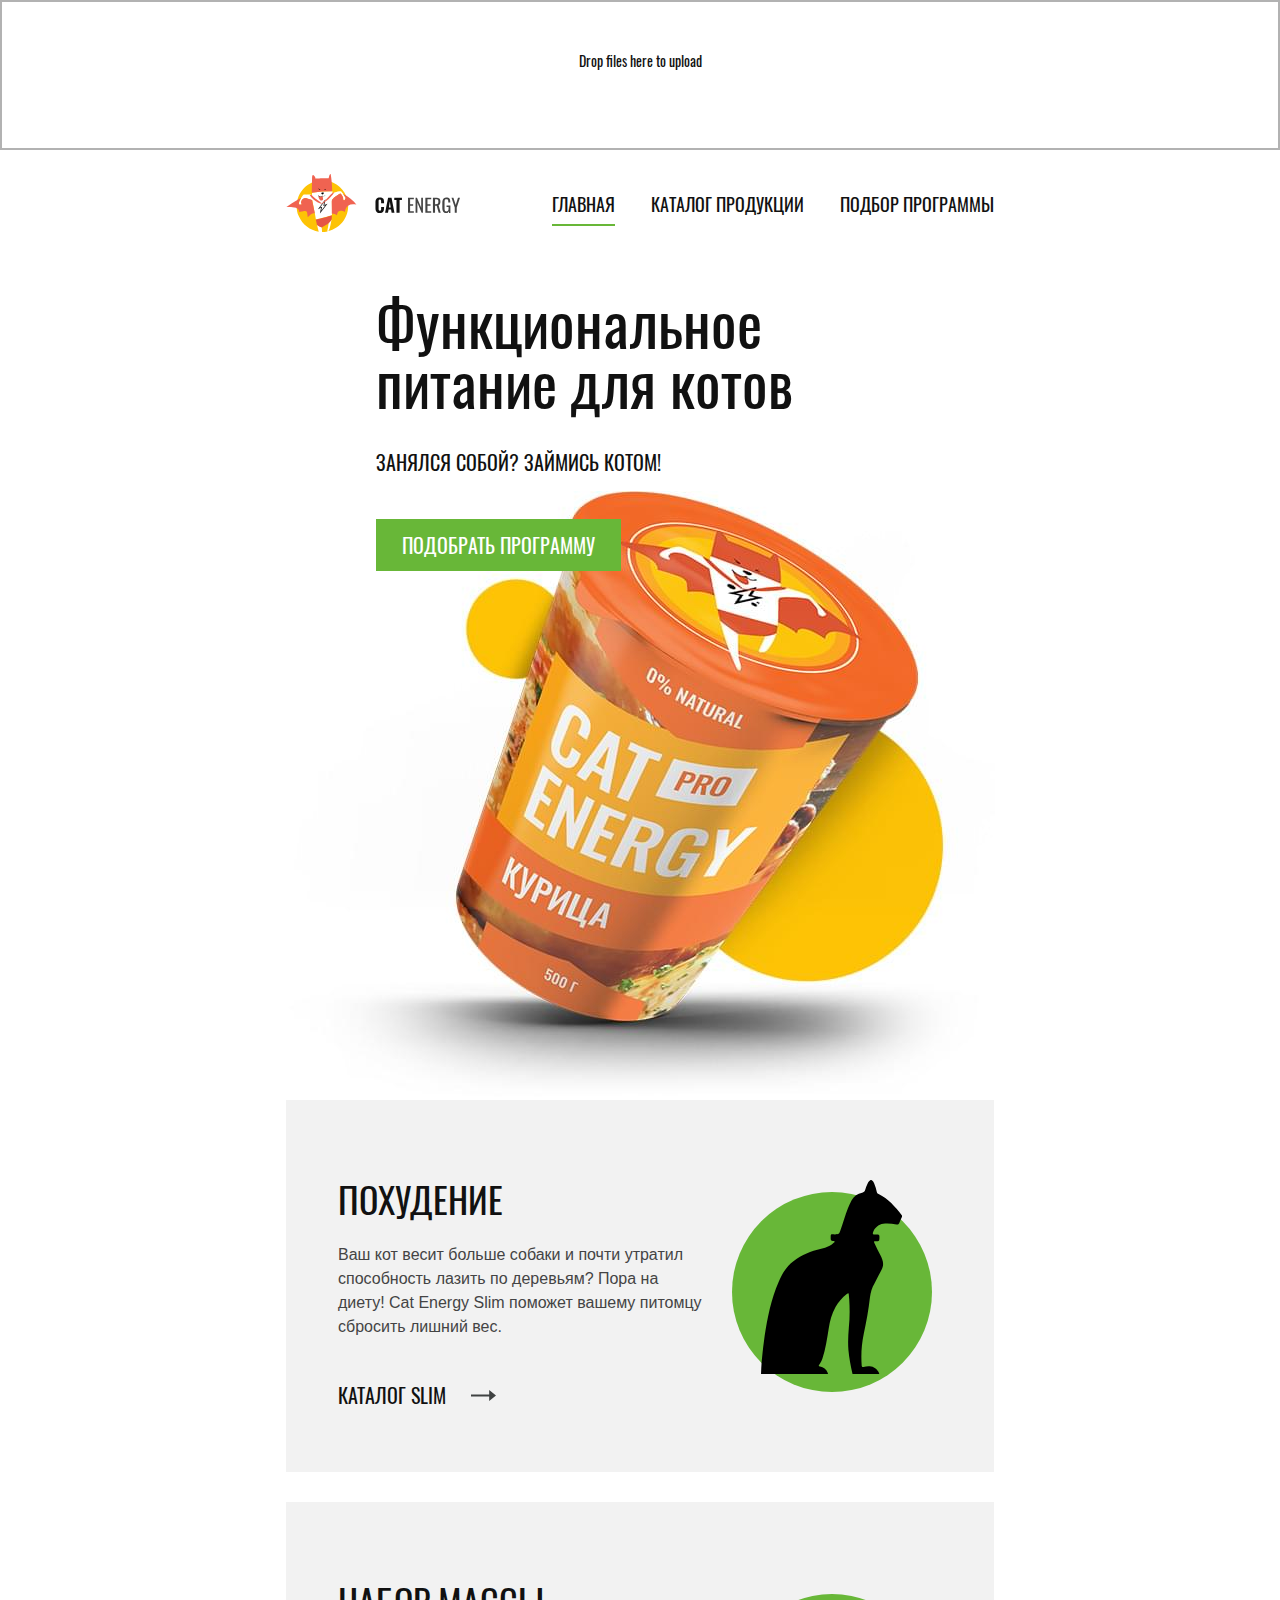
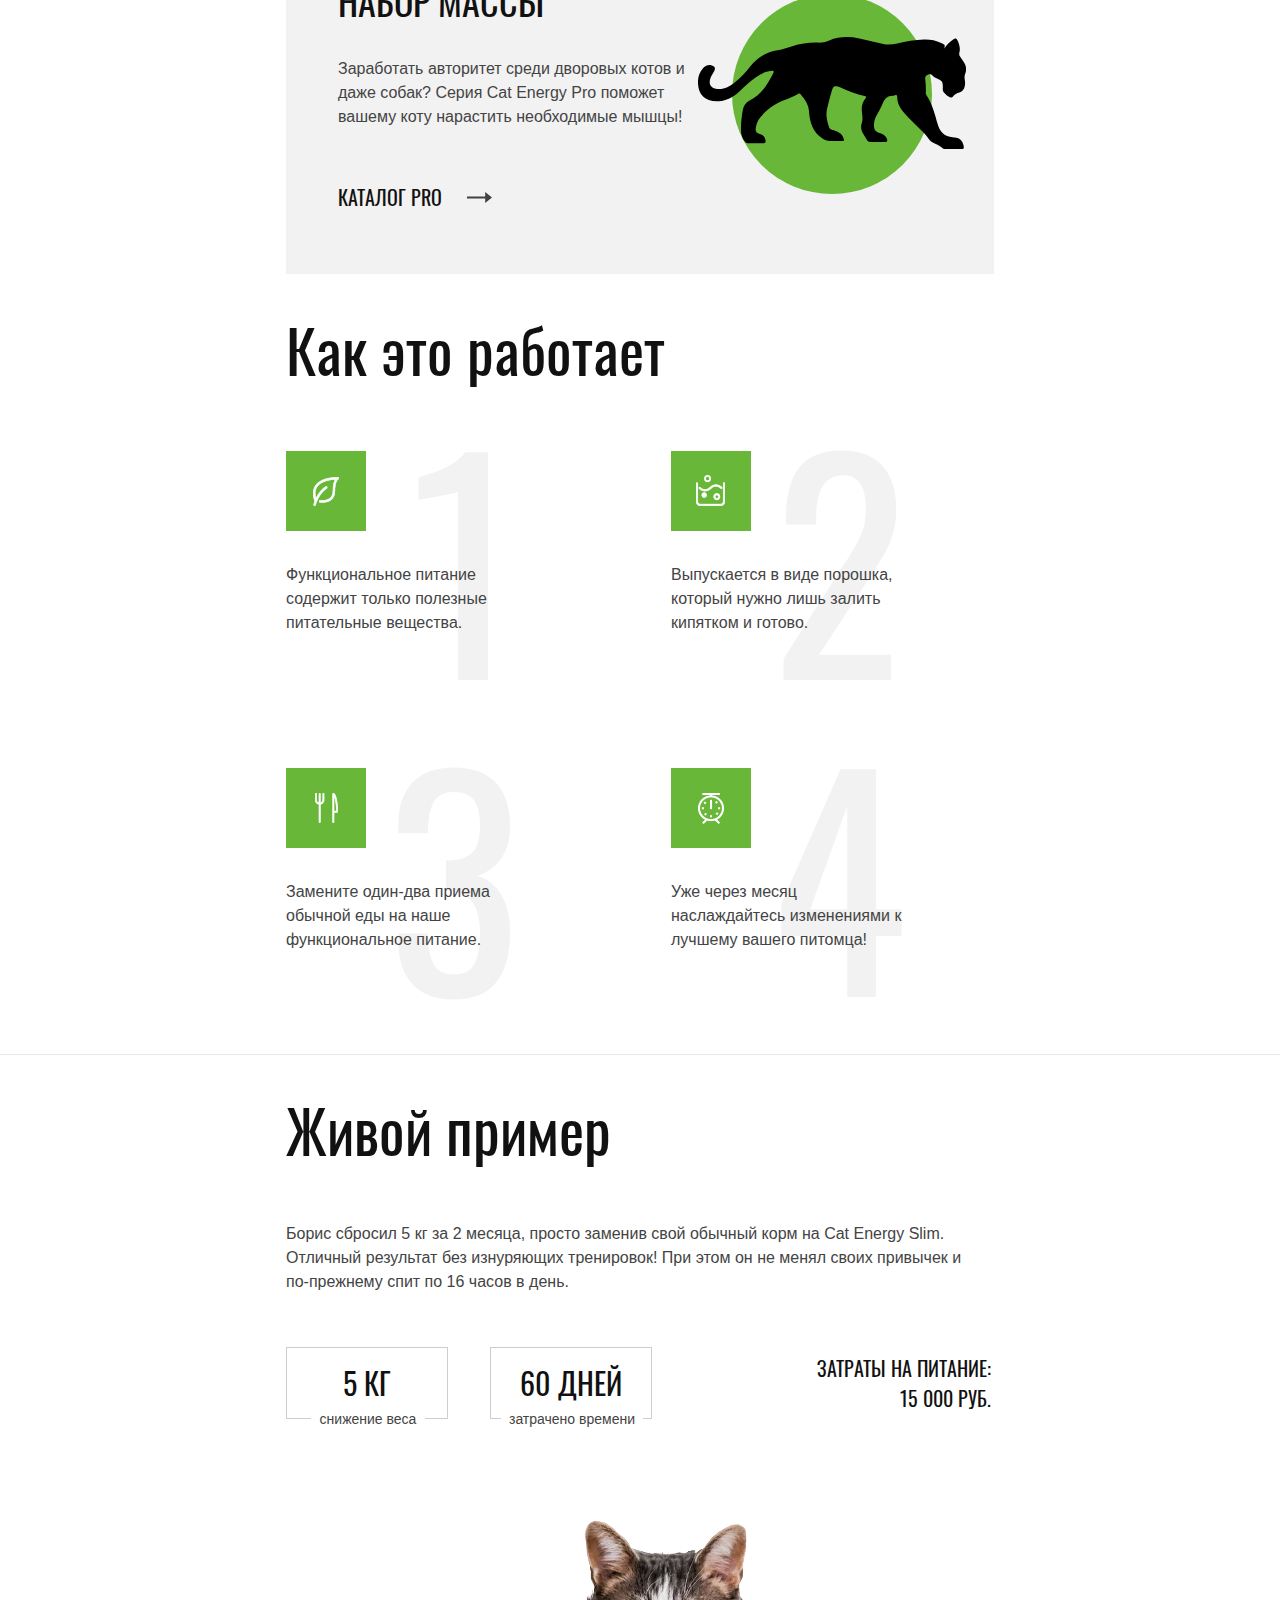
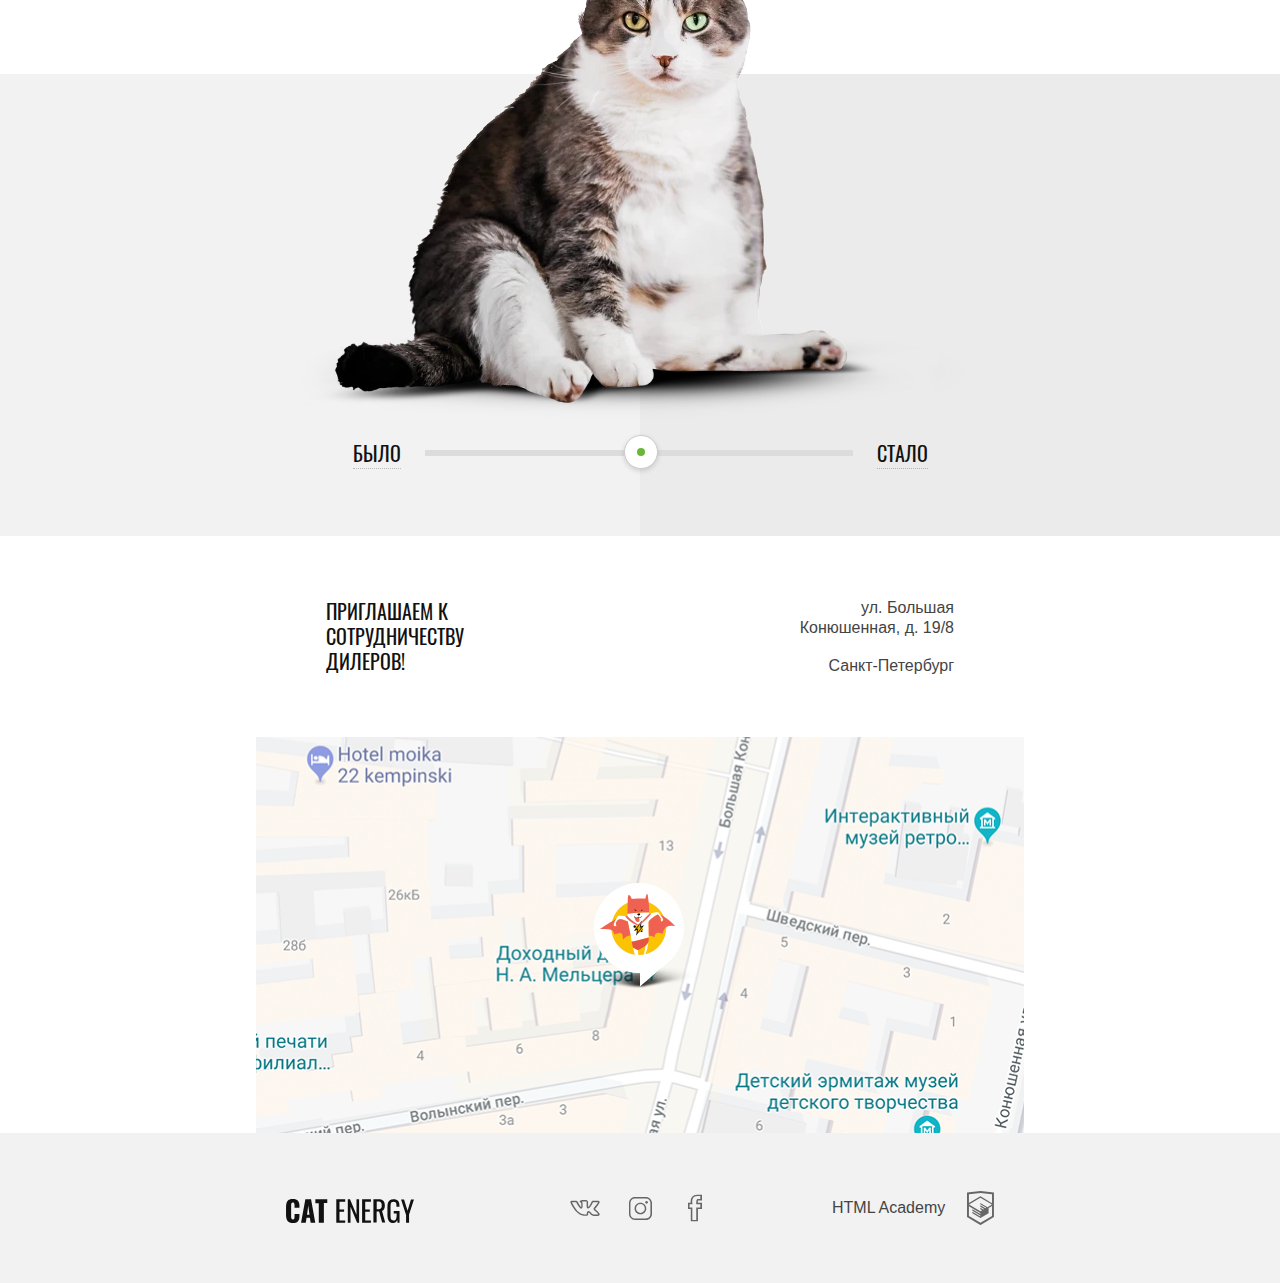
==== commit 12103cbf: "Update index.html" ====
--- a/index.html
+++ b/index.html
@@ -11,7 +11,7 @@
   </head>
   <body class="body-index">
     <div class="dropzone" id="dz">
-      <input type="file" multiple accept="image/*;capture=camera">
+      <!--<input type="file" multiple accept="image/*;capture=camera"> -->
     </div>
     <div style="display:none">
       <svg xmlns="http://www.w3.org/2000/svg" xmlns:xlink="http://www.w3.org/1999/xlink"><symbol id="icon-cat-pro" viewBox="0 0 134 56"><path d="M123.1 5.8c1.2-1.9 2.7-3.4 4.5-4.6 1-.7 1.6-.7 2.2.6.8 1.9 1.5 3.9.9 6-.2.8-.1 1.4.4 2.1.6.8 1.1 1.6 1.6 2.3 1.3 1.9 1.8 3.9.9 6.2-.4 1-.4 2-.2 3.1.2 1 .2 2 0 3-.3 1.6-1.1 2.7-2.7 3.2-1.3.3-2.4.9-3.2 2-.2.3-.5.5-.9.5-1.2.2-4.2-2.5-4.2-3.7v-.6c.1-3.6-.1-3.9-3.4-5.4-.7-.3-1.3-.6-1.8-1.2-.6-.8-1.4-.7-2.3-.4-.8.4-1.4.9-1.3 1.9.3 2.4.4 4.8.3 7.3 0 .3.1.6.2.8 3.1 4.5 4.3 9.8 5.8 14.9 1.2 3.9 3.4 6 7.4 6.3.6 0 1.3.2 1.9.3 1.8.3 2.9 1.5 3.4 3.2.7 2.1.3 2.6-1.8 2.6h-6.5c-.9 0-1.6-.2-2.3-.8-1-1-2.2-1.4-3.4-2-1.3-.6-2.6-1.3-3.4-2.6-1.1-1.7-2.6-3.1-4-4.5-2.8-2.9-5.8-5.7-8.4-8.7-1.9-2.2-3.2-4.6-3.2-7.6 0-.9-.2-1.3-1.2-.9-.3.2-.7.3-1 .3-2.8 0-4.2 1.7-5.2 4.2-.9 2.1-2.1 4.1-3.2 6.2-.5 1.1-1 2.6-1 4.2 0 2.4.6 3.2 2.8 4 1.4.5 2.7 1 3.4 2.4.8 1.6.6 2-1.1 2.1h-6.8c-.9 0-1.5-.3-1.9-1.1l-1.8-3c-1-1.7-1.4-3.4-.7-5.4.6-1.7.3-3.6.1-5.3-.4-2.6 0-4.9 1.7-7 .6-.7.6-1-.4-1.2-4.1-.8-8-2.3-11.8-4.1 0 0-.1 0-.1-.1-3.2-1.2-3.8-1-4.7 2.3-.8 2.8-1.6 5.6-2.2 8.5-.7 3.2.1 6.2 1.1 9.2.4 1.2 1.6 1.1 2.5 1.4 2 .6 3.7 1.4 4.5 3.5.7 1.6.6 1.8-1.1 1.8-1.7 0-3.4-.1-5.2 0-1.6.1-2.8-.5-4.2-1.4-4.8-3.2-6.2-8.1-6.6-13.4-.2-3.3-2-5.9-4.1-8.4-.4-.5-.8-.7-1.4-.3-2.1 1.3-4.5 2.1-6.7 3-4.8 1.8-9 4.6-12.2 8.8-1.2 1.5-1.9 3.2-2.2 5.1-.3 1.8.2 2.6 2 3.1 1.9.6 2.7 1.5 2.9 3.4.1.8-.2 1.2-1 1.2h-8.1c-.6 0-1-.4-1.3-.8-1.3-1.6-1.9-3.5-1.9-5.5-.1-3.5.3-6.9.9-10.3.4-2.1 1.4-3.8 3.4-4.8 5.9-2.8 9-8.1 11.8-13.6.6-1.1.1-1.3-.9-1.2-2.9.3-5.4 1.6-7.7 3.2-3 2.1-5.7 4.6-8.3 7.1-2.9 2.7-6.2 4.6-10.3 4.9C3.1 32.5-.3 28.4 0 21.8c.1-2.3.9-4.4 2.4-6.1 1.2-1.3 2.6-2 4.5-1.5 1.5.4 1.9 1.2 1.3 2.7-.3.6-.7 1.1-1 1.7-.4.6-.8 1.3-1 2-1.1 3 .4 5.1 3.5 5.4 3.3.3 6-1.1 8.5-3.1 3-2.4 5.7-5.2 8-8.3 3.7-4.8 8.5-7.3 14.4-8.1 2.3-.3 4.3-1.3 6.5-1.9 4.1-1.2 8.3-1.9 12.7-1.8 2 .1 3.9-.3 5.8-1.1 4.9-2 10-2 15.1-1 4 .8 8 1.8 11.9 2.8 2.2.5 4.7.3 7-.2 4.4-1 8.9-1.9 13.4-2 3-.1 5.9.4 8.6 1.7 2 .9 2 .9 1.5 2.8z"></path></symbol><symbol id="icon-cat-slim" viewBox="0 0 70 97"><path d="M54.8 0h-.4c-.7.4-1.1.9-1.4 1.6-.6 1.1-1 2.3-1.3 3.4-.2.8-.7 1.2-1.5 1.3-2.3.4-4 1.7-5.2 3.7-.7 1.3-1.3 2.6-1.8 3.9-1.4 3.7-2.5 7.5-3.8 11.2-.7 1.9-.8 1.9-2.7 1.9-2.3 0-2.1-.4-2.1 2.1 0 .8.2 1.2 1.1 1.2.3 0 .7-.1.8.2.1.3-.2.5-.4.7-1.2 1.3-2.7 2-4.3 2.4-1.9.5-3.8.9-5.7 1.5-4.7 1.6-9.1 3.8-12.6 7.6-2.1 2.3-3.5 5-4.7 7.8-3.8 8.7-5.6 17.8-7 27-.6 4.3-1.1 8.6-1.5 13C.2 92.7 0 94.8 0 97h33.3c.1-.5-.1-.9-.2-1.3-.7-1.8-2.1-2.7-3.8-3.1-.7-.2-.8-.4-.4-.9.7-.9 1.2-2 1.6-3.1 1.6-4.8 2.3-9.8 3.1-14.8.6-3.8 1.5-7.4 3.4-10.8 1.5-2.5 3.3-4.6 5.6-6.4.8-.6.9-.6 1 .4.1.7.1 1.4.2 2.2.3 4.7.3 9.5-.2 14.2-.3 3.7-.5 7.4-.2 11 .4 4.3 1.2 8.4 2.2 12.6h13.3c-.3-2.2-2.1-4-4.2-4.4-1.3-.2-2.5-.1-3.8.2-.6.1-.8 0-.9-.6-.4-5.3-.1-10.6 1-15.8 1.3-6 2.4-12.1 3.1-18.2.3-2.5 1-4.8 2.3-7 1.2-2.1 2.2-4.3 3.4-6.5.9-1.7 1.1-3.4.4-5.2-.3-.7-.5-1.4-.9-2.1-1-2-2-3.9-2.9-5.9-.5-1-.4-1.1.7-1.1 1.6 0 1.6 0 1.7-1.6v-.7c0-.7-.3-1.1-1-1h-1.5c-.7 0-.9-.3-.7-1 .6-2.3 2.8-4.1 5.1-4.4 2.2-.3 4.4 0 6.6.4.6.1 1 0 1.3-.6.4-1 .8-2 1.3-3 .2-.4.2-.8-.1-1.1-3.2-4.2-6.7-8-11.4-10.4-.5-.3-.8-.6-.9-1.1-.3-1.4-.7-2.8-1.3-4.2-.3-.7-.6-1.3-1.4-1.7z"></path></symbol><symbol id="icon-close" viewBox="0 0 18 18"><path d="M18 1.3L16.7 0 9 7.7 1.3 0 0 1.3 7.7 9 0 16.7 1.3 18 9 10.3l7.7 7.7 1.3-1.3L10.3 9z"></path></symbol><symbol id="icon-fb" viewBox="0 0 10 19"><path d="M7.1 19H2v-8.8H0V5.8h1.9c-.1-2 .2-3.4 1.1-4.4C3.8.5 5 .1 6.5 0H10v4.2H7.2c-.1.2-.2.8-.2 1.6h3v4.4H7.1V19zm-4-1h2.8V9.1h2.9V6.8H5.9v-.5c0-1.4 0-2.6.7-3.1l.1-.1h2.1V1H6.5c-1.2.1-2 .4-2.6 1-.8.8-1 2.3-.8 4.2l.1.6H1.1v2.3h2V18z" fill="currentColor"></path></symbol><symbol id="icon-gift" viewBox="0 0 55.5 60"><path d="M52.3 12.2h-7c.5-.7.8-1.4 1.1-2.2.6-2 .4-4.1-.6-5.9-1-1.8-2.6-3.1-4.6-3.7-2-.6-4.1-.4-5.9.6-3.6 2-6.2 6.1-7.6 9-1.4-2.9-4-7.1-7.6-9-3.8-2-8.5-.6-10.5 3.1-1.4 2.7-1.2 5.8.5 8.1h-7c-1.7 0-3.1 1.4-3.1 3.1v9.4c0 1.7 1.4 3.1 3.1 3.1H4v26.1c0 3.3 2.7 6 6 6h35.5c3.3 0 6-2.7 6-6V27.8h.8c1.7 0 3.1-1.4 3.1-3.1v-9.4c.1-1.7-1.3-3.1-3.1-3.1zM36.5 3c1.3-.7 2.7-.8 4.1-.4 1.3.4 2.4 1.3 3.1 2.6.7 1.3.8 2.7.4 4.1-.4 1.2-1.1 2.2-2.2 2.9H29.4C30.5 9.6 33 5 36.5 3zM11.7 5.2C13.2 2.6 16.4 1.6 19 3c3.5 1.9 6 6.6 7.1 9.1H13.5c-2.3-1.4-3.1-4.5-1.8-6.9zm14.8 22.6v13.7H6.4V27.8h20.1zM6.4 53.9v-10h20.2v13.7H10c-2 0-3.6-1.7-3.6-3.7zm39.1 3.7H28.9V43.9h20.2v10c0 2-1.6 3.7-3.6 3.7zm3.6-16.1H28.9V27.8h20.2v13.7zm4-16.8c0 .4-.3.7-.7.7H3.2c-.4 0-.7-.3-.7-.7v-9.4c0-.4.3-.7.7-.7h49.2c.4 0 .7.3.7.7v9.4z" fill="#fff"></path></symbol><symbol id="icon-htmlacademy-svg" viewBox="0 0 27 34"><path d="M13.62.017L13.472 0 0 1.412v24.661l13.473 8.017 13.43-7.99.042-.025V1.412L13.62.017zm11.399 12.11L13.495 5.334l-.001-.104-.087.05-.088-.056v.109L1.925 12.118V3.147l11.548-1.212L25.02 3.147v8.98zm-11.614-5.34L24.923 13.5l-4.479 2.64-7.093-4.221-.014 1.415 5.904 3.513-.86.507-5.03-2.992-.014 1.415 3.827 2.275-.782.523-3.031-1.787-.014 1.413 1.853 1.091-1.8 1.081-11.356-6.751 11.371-6.835zm-11.48 8.34l11.411 6.791.016 1.044-7.942-4.728-.015 1.416 7.979 4.795.018 1.076-7.973-4.74-.013 1.414 8.021 4.822.046.025 8.143-4.872-.011-5.177 3.415-2.036v10.021L13.472 31.85 1.925 24.979v-9.852z" fill="currentColor"></path></symbol><symbol id="icon-insta" viewBox="0 0 16.1 16"><style>.st0{fill:currentColor}</style><path class="st0" d="M11.8 1C13.6 1 15 2.4 15 4.2v7.7c0 1.7-1.4 3.1-3.1 3.1H4.2C2.4 15 1 13.6 1 11.8V4.2C1 2.4 2.4 1 4.2 1h7.6m0-1H4.2C1.9 0 0 1.9 0 4.2v7.7C0 14.1 1.9 16 4.2 16h7.7c2.3 0 4.2-1.9 4.2-4.2V4.2C16 1.9 14.1 0 11.8 0z"></path><path class="st0" d="M8 4.9c1.7 0 3.1 1.4 3.1 3.1S9.7 11.1 8 11.1 4.9 9.7 4.9 8 6.3 4.9 8 4.9m0-1C5.7 3.9 3.9 5.7 3.9 8s1.8 4.1 4.1 4.1 4.1-1.8 4.1-4.1S10.3 3.9 8 3.9z"></path><circle class="st0" cx="12.3" cy="3.7" r=".9"></circle></symbol><symbol id="icon-mail" viewBox="0 0 17 13"><path d="M15.6 11.6H1.4V5.8H0V13h17V5.8h-1.4v5.8zM0 0v2.3l8.5 7.1L17 2.3V0H0zm15.6 1.6L8.5 7.5 1.4 1.6v-.2h14.2v.2z" fill="currentColor"></path></symbol><symbol id="icon-mobile-menu" viewBox="0 0 24 18"><path d="M0 16h24v2H0zm0-8h24v2H0zm0-8h24v2H0z"></path></symbol><symbol id="icon-phone" viewBox="0 0 20 20"><path d="M17.9 9.4H9.4v1.2h8.5l-2.1 2.1.9.9 3.1-3.1c.2-.2.2-.6 0-.9l-3.1-3.1-.9.9 2.1 2zm-9.8 10v-6.2c0-.3-.3-.6-.6-.6H3.1c0 .7.6 1.2 1.2 1.2h2.5v5H3.1c-1 .1-1.8-.7-1.9-1.7v-14c0-1 .8-1.8 1.7-1.8h3.9v5H4.4c-.7 0-1.2.6-1.2 1.2h4.4c.3 0 .6-.3.6-.6V.6C8.1.3 7.8 0 7.5 0H3.1C1.5-.1.1 1.2 0 2.9v13.9c-.1 1.7 1.2 3.1 2.9 3.1h4.6c.3.1.6-.2.6-.5z" fill="currentColor"></path></symbol><symbol id="icon-plus-mobile" viewBox="0 0 30 30"><path class="st0" fill="#222" fill-opacity=".2" d="M30 14H16V0h-2v14H0v2h14v14h2V16h14z"></path></symbol><symbol id="icon-plus" viewBox="0 0 60 60"><path class="st0" fill="#222" fill-opacity=".2" d="M60 29.5H30.5V0h-1v29.5H0v1h29.5V60h1V30.5H60z"></path></symbol><symbol id="icon-right-arrow-long" viewBox="0 0 24.2 11"><path fill="#3f4242" d="M17.6 0l6.6 5.5-6.6 5.5V6.6H0V4.4h17.6z"></path></symbol><symbol id="icon-right-arrow-verylong" viewBox="0 0 32 11"><path fill="#3f4242" d="M25.4 0L32 5.5 25.4 11V6.6H0V4.4h25.4z"></path></symbol><symbol id="icon-tick" viewBox="0 0 21.1 15.5"><path fill="#68b738" d="M20.1 0L7.7 13.3 1 6.1 0 7.2l7.6 8.2.1.1L21 1.2l.1-.1z"></path></symbol><symbol id="icon-vk" viewBox="0 0 22 12"><path d="M17.6 12c-.3 0-.9-.1-1.5-.5-.5-.3-.9-.7-1.3-1.2-.3-.3-.9-.9-1.1-.9-.2.1-.4.7-.3 1.2 0 .1 0 .6-.3.9-.3.3-.8.4-.9.4h-1.4c-.7 0-3.2-.2-5.4-2.3C2.5 7.1.2 2.2.1 2 0 1.6-.1 1.2.2.9s.8-.4 1-.4h3.1c.1 0 .4.1.7.3.3.2.4.5.5.6.7 1.5 1.5 2.8 2.6 4 .1-.4.2-1.4.1-2.3 0-.4-.1-.8-.2-1-.1-.1-.3-.2-.5-.2l-.6-.5c0-.5.5-.9.9-1.1.5-.2 1.3-.3 2.3-.3h.5c.9 0 1.2.1 1.6.1 1.2.3 1.2 1.3 1.1 2.5v1.6c0 .3 0 .8.1 1 .2-.1.6-.5 1.5-1.9.6-.9 1-1.9 1.1-2.1.1-.3.4-.7 1.2-.7h3.4c.7 0 1.2.2 1.3.7.2.5.1 1.3-1.7 3.5-.3.3-.5.6-.7.9-.5.4-.9 1-.9 1.1s.5.5.9.9c1.1.9 1.9 1.7 2.2 2.3.4.6.3 1 .2 1.3-.3.7-1.2.7-1.4.8h-2.9zm-3.9-3.7c.7 0 1.2.6 1.8 1.2.4.4.7.8 1.1 1 .5.3 1 .3 1 .3h2.9c.1 0 .3-.1.4-.1 0 0 0-.1-.1-.1-.3-.5-1-1.3-2-2.1-.9-.7-1.3-1.1-1.4-1.7 0-.6.4-1.1 1.2-2.1.2-.2.4-.5.7-.8 1.1-1.4 1.4-2 1.5-2.3h-3.9c0 .4-.5 1.5-1.1 2.4-1.4 2.1-2 2.4-2.5 2.4-.1 0-.3 0-.4-.1-.7-.4-.7-1.4-.7-2.1V2.6c.1-1.3 0-1.3-.3-1.4-.3-.1-.5-.1-1.4-.1H10c-.5 0-1 0-1.4.1l.2.2c.4.5.4 1.5.4 1.7.1 1.3 0 2.9-.7 3.3-.1 0-.2.1-.4.1-.6 0-1.3-.7-2.5-2.5C5 2.9 4.5 1.8 4.5 1.8s0-.1-.1-.1-.2-.1-.2-.1h-3c.4.9 2.5 5 4.8 7.2 2 1.9 4.3 2 4.7 2h1.4s.2 0 .2-.1v-.1c0-.2 0-2 1.2-2.3h.2z" fill="currentColor"></path></symbol></svg>
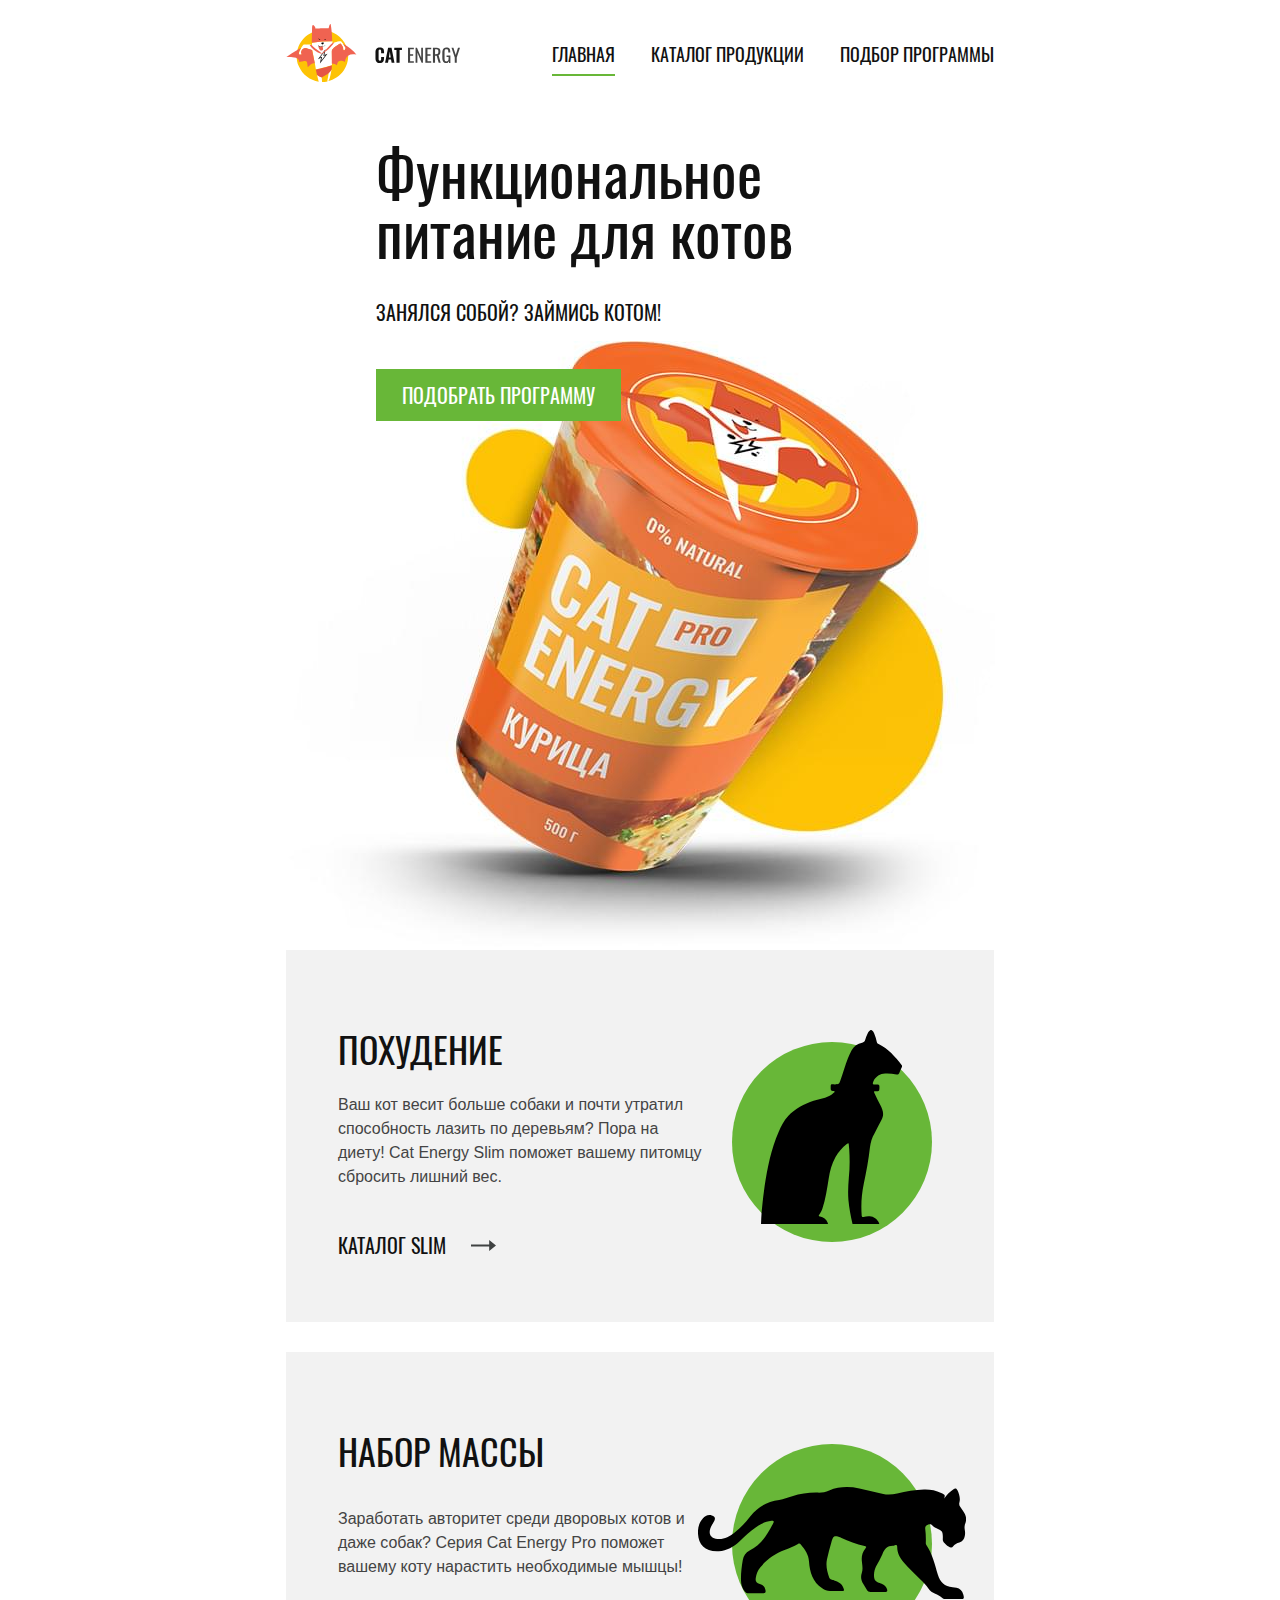
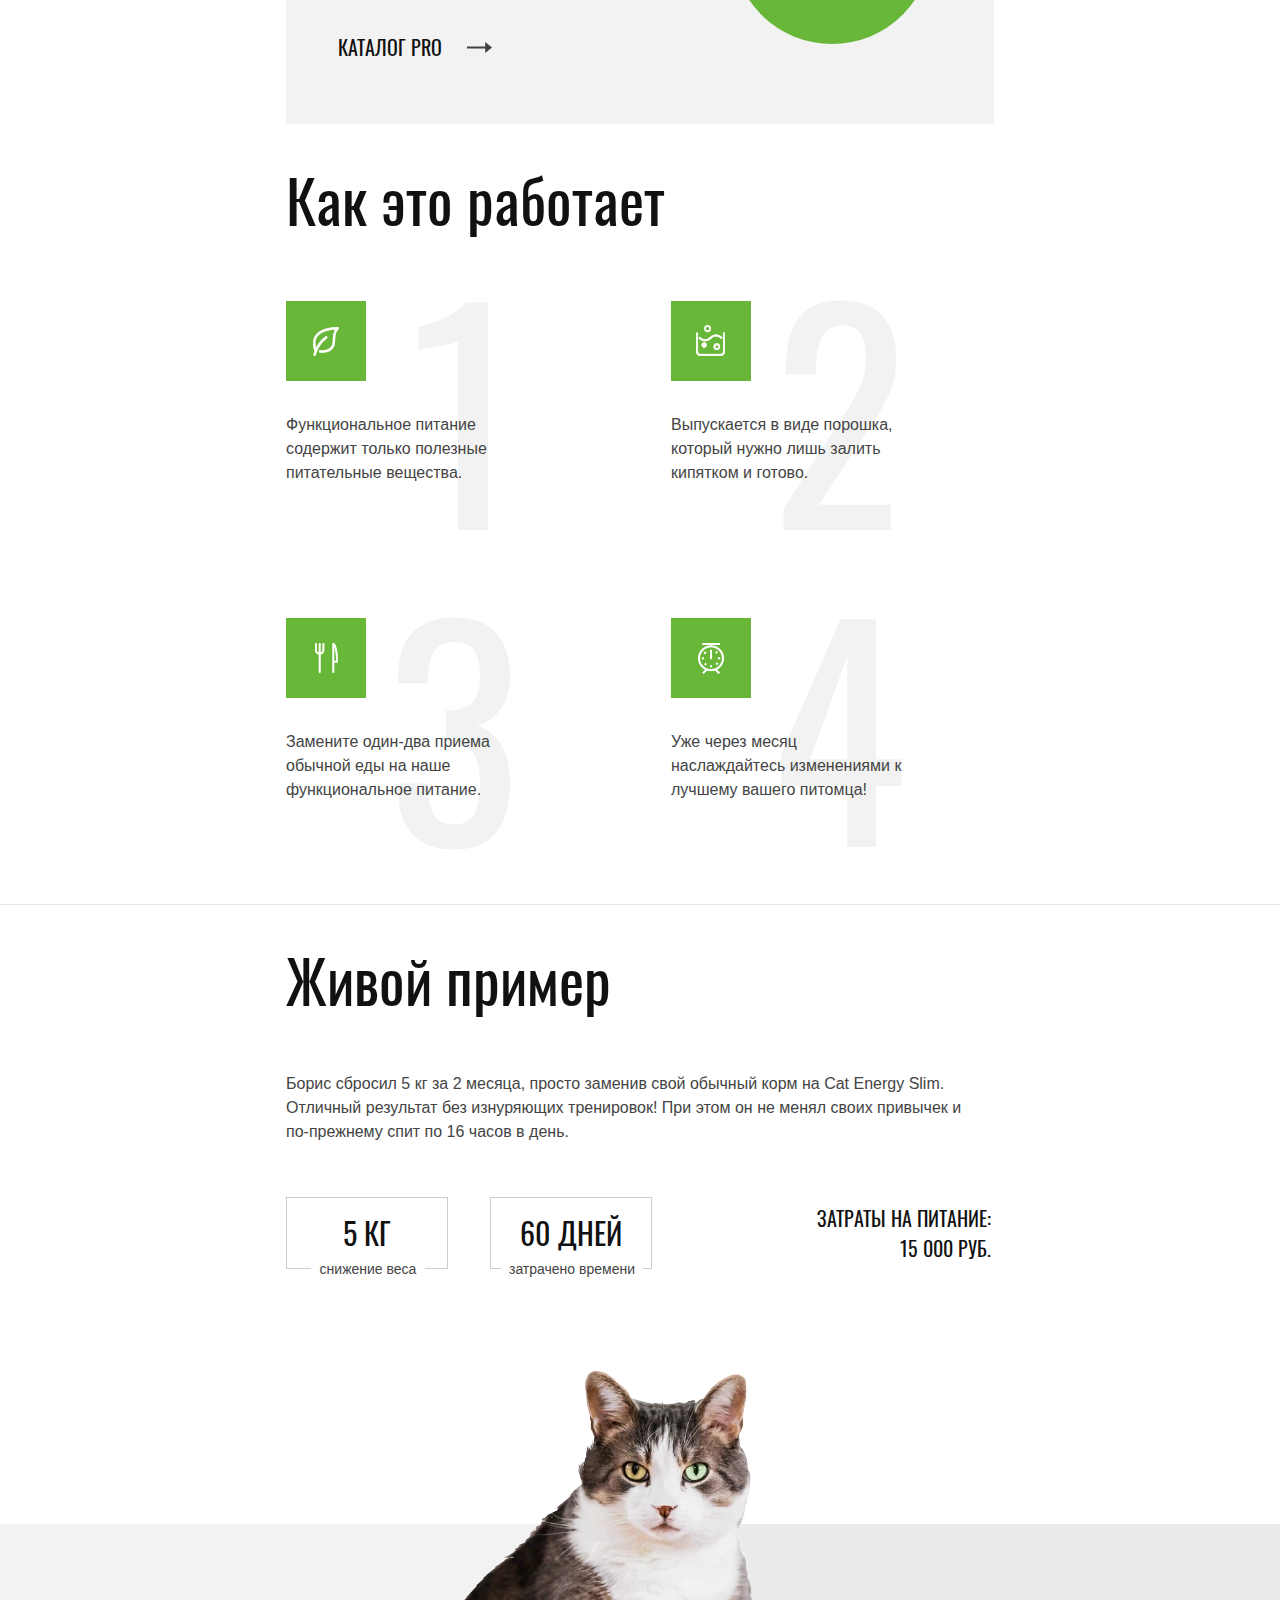
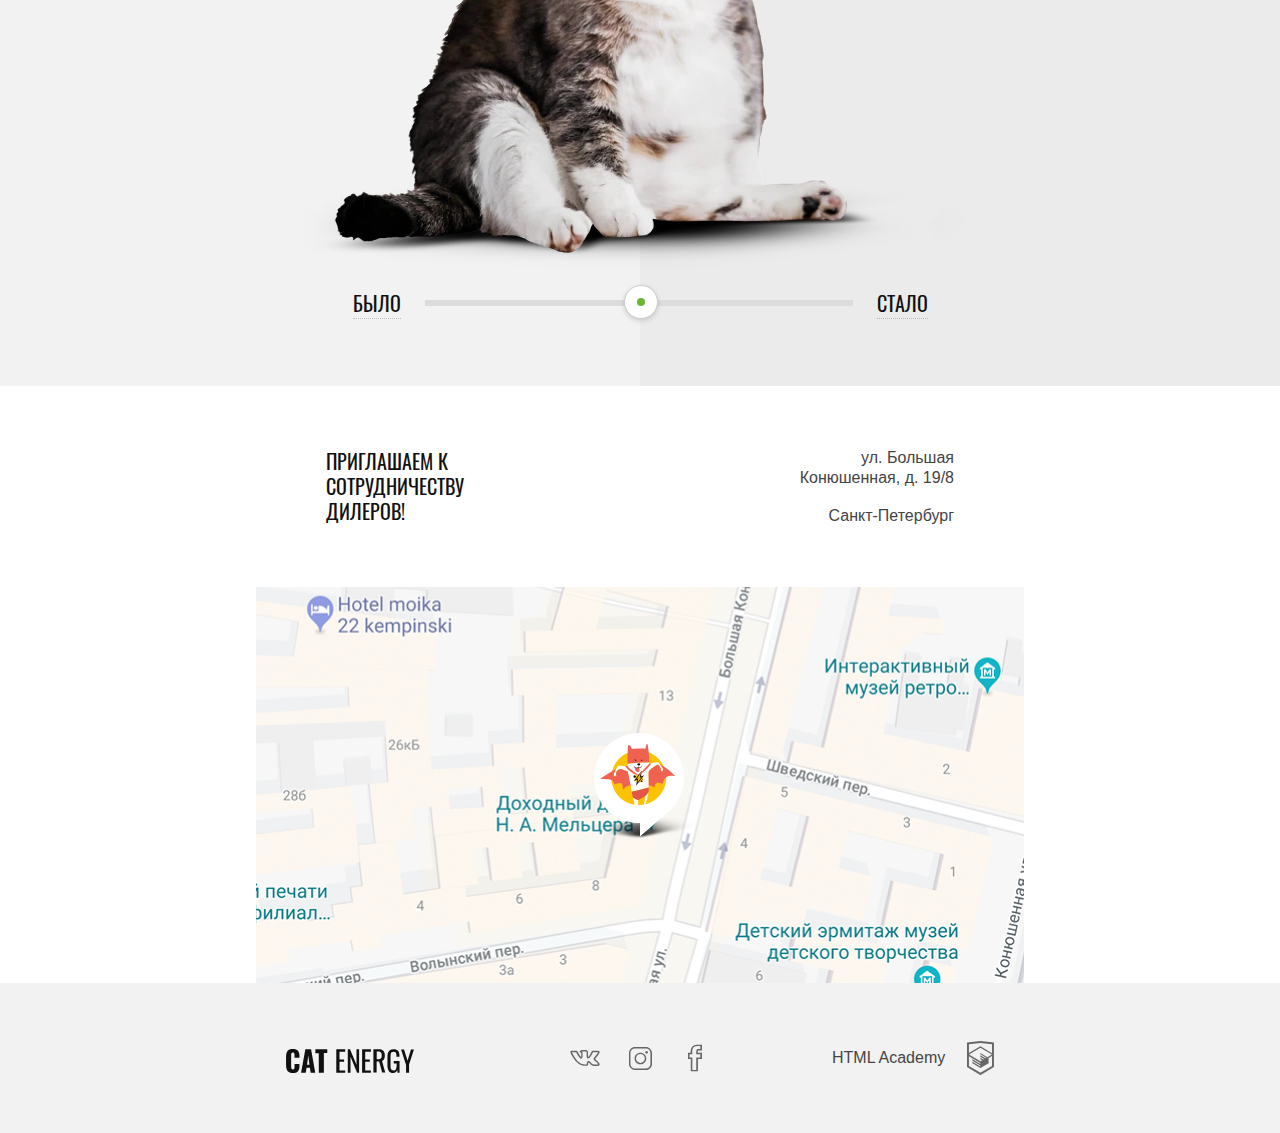
==== commit 0a68f5bc: "Update index.html" ====
--- a/index.html
+++ b/index.html
@@ -10,9 +10,6 @@
     <link rel="preload" href="fonts/oswaldmedium.woff2" as="font">
   </head>
   <body class="body-index">
-    <div class="dropzone" id="dz">
-      <!--<input type="file" multiple accept="image/*;capture=camera"> -->
-    </div>
     <div style="display:none">
       <svg xmlns="http://www.w3.org/2000/svg" xmlns:xlink="http://www.w3.org/1999/xlink"><symbol id="icon-cat-pro" viewBox="0 0 134 56"><path d="M123.1 5.8c1.2-1.9 2.7-3.4 4.5-4.6 1-.7 1.6-.7 2.2.6.8 1.9 1.5 3.9.9 6-.2.8-.1 1.4.4 2.1.6.8 1.1 1.6 1.6 2.3 1.3 1.9 1.8 3.9.9 6.2-.4 1-.4 2-.2 3.1.2 1 .2 2 0 3-.3 1.6-1.1 2.7-2.7 3.2-1.3.3-2.4.9-3.2 2-.2.3-.5.5-.9.5-1.2.2-4.2-2.5-4.2-3.7v-.6c.1-3.6-.1-3.9-3.4-5.4-.7-.3-1.3-.6-1.8-1.2-.6-.8-1.4-.7-2.3-.4-.8.4-1.4.9-1.3 1.9.3 2.4.4 4.8.3 7.3 0 .3.1.6.2.8 3.1 4.5 4.3 9.8 5.8 14.9 1.2 3.9 3.4 6 7.4 6.3.6 0 1.3.2 1.9.3 1.8.3 2.9 1.5 3.4 3.2.7 2.1.3 2.6-1.8 2.6h-6.5c-.9 0-1.6-.2-2.3-.8-1-1-2.2-1.4-3.4-2-1.3-.6-2.6-1.3-3.4-2.6-1.1-1.7-2.6-3.1-4-4.5-2.8-2.9-5.8-5.7-8.4-8.7-1.9-2.2-3.2-4.6-3.2-7.6 0-.9-.2-1.3-1.2-.9-.3.2-.7.3-1 .3-2.8 0-4.2 1.7-5.2 4.2-.9 2.1-2.1 4.1-3.2 6.2-.5 1.1-1 2.6-1 4.2 0 2.4.6 3.2 2.8 4 1.4.5 2.7 1 3.4 2.4.8 1.6.6 2-1.1 2.1h-6.8c-.9 0-1.5-.3-1.9-1.1l-1.8-3c-1-1.7-1.4-3.4-.7-5.4.6-1.7.3-3.6.1-5.3-.4-2.6 0-4.9 1.7-7 .6-.7.6-1-.4-1.2-4.1-.8-8-2.3-11.8-4.1 0 0-.1 0-.1-.1-3.2-1.2-3.8-1-4.7 2.3-.8 2.8-1.6 5.6-2.2 8.5-.7 3.2.1 6.2 1.1 9.2.4 1.2 1.6 1.1 2.5 1.4 2 .6 3.7 1.4 4.5 3.5.7 1.6.6 1.8-1.1 1.8-1.7 0-3.4-.1-5.2 0-1.6.1-2.8-.5-4.2-1.4-4.8-3.2-6.2-8.1-6.6-13.4-.2-3.3-2-5.9-4.1-8.4-.4-.5-.8-.7-1.4-.3-2.1 1.3-4.5 2.1-6.7 3-4.8 1.8-9 4.6-12.2 8.8-1.2 1.5-1.9 3.2-2.2 5.1-.3 1.8.2 2.6 2 3.1 1.9.6 2.7 1.5 2.9 3.4.1.8-.2 1.2-1 1.2h-8.1c-.6 0-1-.4-1.3-.8-1.3-1.6-1.9-3.5-1.9-5.5-.1-3.5.3-6.9.9-10.3.4-2.1 1.4-3.8 3.4-4.8 5.9-2.8 9-8.1 11.8-13.6.6-1.1.1-1.3-.9-1.2-2.9.3-5.4 1.6-7.7 3.2-3 2.1-5.7 4.6-8.3 7.1-2.9 2.7-6.2 4.6-10.3 4.9C3.1 32.5-.3 28.4 0 21.8c.1-2.3.9-4.4 2.4-6.1 1.2-1.3 2.6-2 4.5-1.5 1.5.4 1.9 1.2 1.3 2.7-.3.6-.7 1.1-1 1.7-.4.6-.8 1.3-1 2-1.1 3 .4 5.1 3.5 5.4 3.3.3 6-1.1 8.5-3.1 3-2.4 5.7-5.2 8-8.3 3.7-4.8 8.5-7.3 14.4-8.1 2.3-.3 4.3-1.3 6.5-1.9 4.1-1.2 8.3-1.9 12.7-1.8 2 .1 3.9-.3 5.8-1.1 4.9-2 10-2 15.1-1 4 .8 8 1.8 11.9 2.8 2.2.5 4.7.3 7-.2 4.4-1 8.9-1.9 13.4-2 3-.1 5.9.4 8.6 1.7 2 .9 2 .9 1.5 2.8z"></path></symbol><symbol id="icon-cat-slim" viewBox="0 0 70 97"><path d="M54.8 0h-.4c-.7.4-1.1.9-1.4 1.6-.6 1.1-1 2.3-1.3 3.4-.2.8-.7 1.2-1.5 1.3-2.3.4-4 1.7-5.2 3.7-.7 1.3-1.3 2.6-1.8 3.9-1.4 3.7-2.5 7.5-3.8 11.2-.7 1.9-.8 1.9-2.7 1.9-2.3 0-2.1-.4-2.1 2.1 0 .8.2 1.2 1.1 1.2.3 0 .7-.1.8.2.1.3-.2.5-.4.7-1.2 1.3-2.7 2-4.3 2.4-1.9.5-3.8.9-5.7 1.5-4.7 1.6-9.1 3.8-12.6 7.6-2.1 2.3-3.5 5-4.7 7.8-3.8 8.7-5.6 17.8-7 27-.6 4.3-1.1 8.6-1.5 13C.2 92.7 0 94.8 0 97h33.3c.1-.5-.1-.9-.2-1.3-.7-1.8-2.1-2.7-3.8-3.1-.7-.2-.8-.4-.4-.9.7-.9 1.2-2 1.6-3.1 1.6-4.8 2.3-9.8 3.1-14.8.6-3.8 1.5-7.4 3.4-10.8 1.5-2.5 3.3-4.6 5.6-6.4.8-.6.9-.6 1 .4.1.7.1 1.4.2 2.2.3 4.7.3 9.5-.2 14.2-.3 3.7-.5 7.4-.2 11 .4 4.3 1.2 8.4 2.2 12.6h13.3c-.3-2.2-2.1-4-4.2-4.4-1.3-.2-2.5-.1-3.8.2-.6.1-.8 0-.9-.6-.4-5.3-.1-10.6 1-15.8 1.3-6 2.4-12.1 3.1-18.2.3-2.5 1-4.8 2.3-7 1.2-2.1 2.2-4.3 3.4-6.5.9-1.7 1.1-3.4.4-5.2-.3-.7-.5-1.4-.9-2.1-1-2-2-3.9-2.9-5.9-.5-1-.4-1.1.7-1.1 1.6 0 1.6 0 1.7-1.6v-.7c0-.7-.3-1.1-1-1h-1.5c-.7 0-.9-.3-.7-1 .6-2.3 2.8-4.1 5.1-4.4 2.2-.3 4.4 0 6.6.4.6.1 1 0 1.3-.6.4-1 .8-2 1.3-3 .2-.4.2-.8-.1-1.1-3.2-4.2-6.7-8-11.4-10.4-.5-.3-.8-.6-.9-1.1-.3-1.4-.7-2.8-1.3-4.2-.3-.7-.6-1.3-1.4-1.7z"></path></symbol><symbol id="icon-close" viewBox="0 0 18 18"><path d="M18 1.3L16.7 0 9 7.7 1.3 0 0 1.3 7.7 9 0 16.7 1.3 18 9 10.3l7.7 7.7 1.3-1.3L10.3 9z"></path></symbol><symbol id="icon-fb" viewBox="0 0 10 19"><path d="M7.1 19H2v-8.8H0V5.8h1.9c-.1-2 .2-3.4 1.1-4.4C3.8.5 5 .1 6.5 0H10v4.2H7.2c-.1.2-.2.8-.2 1.6h3v4.4H7.1V19zm-4-1h2.8V9.1h2.9V6.8H5.9v-.5c0-1.4 0-2.6.7-3.1l.1-.1h2.1V1H6.5c-1.2.1-2 .4-2.6 1-.8.8-1 2.3-.8 4.2l.1.6H1.1v2.3h2V18z" fill="currentColor"></path></symbol><symbol id="icon-gift" viewBox="0 0 55.5 60"><path d="M52.3 12.2h-7c.5-.7.8-1.4 1.1-2.2.6-2 .4-4.1-.6-5.9-1-1.8-2.6-3.1-4.6-3.7-2-.6-4.1-.4-5.9.6-3.6 2-6.2 6.1-7.6 9-1.4-2.9-4-7.1-7.6-9-3.8-2-8.5-.6-10.5 3.1-1.4 2.7-1.2 5.8.5 8.1h-7c-1.7 0-3.1 1.4-3.1 3.1v9.4c0 1.7 1.4 3.1 3.1 3.1H4v26.1c0 3.3 2.7 6 6 6h35.5c3.3 0 6-2.7 6-6V27.8h.8c1.7 0 3.1-1.4 3.1-3.1v-9.4c.1-1.7-1.3-3.1-3.1-3.1zM36.5 3c1.3-.7 2.7-.8 4.1-.4 1.3.4 2.4 1.3 3.1 2.6.7 1.3.8 2.7.4 4.1-.4 1.2-1.1 2.2-2.2 2.9H29.4C30.5 9.6 33 5 36.5 3zM11.7 5.2C13.2 2.6 16.4 1.6 19 3c3.5 1.9 6 6.6 7.1 9.1H13.5c-2.3-1.4-3.1-4.5-1.8-6.9zm14.8 22.6v13.7H6.4V27.8h20.1zM6.4 53.9v-10h20.2v13.7H10c-2 0-3.6-1.7-3.6-3.7zm39.1 3.7H28.9V43.9h20.2v10c0 2-1.6 3.7-3.6 3.7zm3.6-16.1H28.9V27.8h20.2v13.7zm4-16.8c0 .4-.3.7-.7.7H3.2c-.4 0-.7-.3-.7-.7v-9.4c0-.4.3-.7.7-.7h49.2c.4 0 .7.3.7.7v9.4z" fill="#fff"></path></symbol><symbol id="icon-htmlacademy-svg" viewBox="0 0 27 34"><path d="M13.62.017L13.472 0 0 1.412v24.661l13.473 8.017 13.43-7.99.042-.025V1.412L13.62.017zm11.399 12.11L13.495 5.334l-.001-.104-.087.05-.088-.056v.109L1.925 12.118V3.147l11.548-1.212L25.02 3.147v8.98zm-11.614-5.34L24.923 13.5l-4.479 2.64-7.093-4.221-.014 1.415 5.904 3.513-.86.507-5.03-2.992-.014 1.415 3.827 2.275-.782.523-3.031-1.787-.014 1.413 1.853 1.091-1.8 1.081-11.356-6.751 11.371-6.835zm-11.48 8.34l11.411 6.791.016 1.044-7.942-4.728-.015 1.416 7.979 4.795.018 1.076-7.973-4.74-.013 1.414 8.021 4.822.046.025 8.143-4.872-.011-5.177 3.415-2.036v10.021L13.472 31.85 1.925 24.979v-9.852z" fill="currentColor"></path></symbol><symbol id="icon-insta" viewBox="0 0 16.1 16"><style>.st0{fill:currentColor}</style><path class="st0" d="M11.8 1C13.6 1 15 2.4 15 4.2v7.7c0 1.7-1.4 3.1-3.1 3.1H4.2C2.4 15 1 13.6 1 11.8V4.2C1 2.4 2.4 1 4.2 1h7.6m0-1H4.2C1.9 0 0 1.9 0 4.2v7.7C0 14.1 1.9 16 4.2 16h7.7c2.3 0 4.2-1.9 4.2-4.2V4.2C16 1.9 14.1 0 11.8 0z"></path><path class="st0" d="M8 4.9c1.7 0 3.1 1.4 3.1 3.1S9.7 11.1 8 11.1 4.9 9.7 4.9 8 6.3 4.9 8 4.9m0-1C5.7 3.9 3.9 5.7 3.9 8s1.8 4.1 4.1 4.1 4.1-1.8 4.1-4.1S10.3 3.9 8 3.9z"></path><circle class="st0" cx="12.3" cy="3.7" r=".9"></circle></symbol><symbol id="icon-mail" viewBox="0 0 17 13"><path d="M15.6 11.6H1.4V5.8H0V13h17V5.8h-1.4v5.8zM0 0v2.3l8.5 7.1L17 2.3V0H0zm15.6 1.6L8.5 7.5 1.4 1.6v-.2h14.2v.2z" fill="currentColor"></path></symbol><symbol id="icon-mobile-menu" viewBox="0 0 24 18"><path d="M0 16h24v2H0zm0-8h24v2H0zm0-8h24v2H0z"></path></symbol><symbol id="icon-phone" viewBox="0 0 20 20"><path d="M17.9 9.4H9.4v1.2h8.5l-2.1 2.1.9.9 3.1-3.1c.2-.2.2-.6 0-.9l-3.1-3.1-.9.9 2.1 2zm-9.8 10v-6.2c0-.3-.3-.6-.6-.6H3.1c0 .7.6 1.2 1.2 1.2h2.5v5H3.1c-1 .1-1.8-.7-1.9-1.7v-14c0-1 .8-1.8 1.7-1.8h3.9v5H4.4c-.7 0-1.2.6-1.2 1.2h4.4c.3 0 .6-.3.6-.6V.6C8.1.3 7.8 0 7.5 0H3.1C1.5-.1.1 1.2 0 2.9v13.9c-.1 1.7 1.2 3.1 2.9 3.1h4.6c.3.1.6-.2.6-.5z" fill="currentColor"></path></symbol><symbol id="icon-plus-mobile" viewBox="0 0 30 30"><path class="st0" fill="#222" fill-opacity=".2" d="M30 14H16V0h-2v14H0v2h14v14h2V16h14z"></path></symbol><symbol id="icon-plus" viewBox="0 0 60 60"><path class="st0" fill="#222" fill-opacity=".2" d="M60 29.5H30.5V0h-1v29.5H0v1h29.5V60h1V30.5H60z"></path></symbol><symbol id="icon-right-arrow-long" viewBox="0 0 24.2 11"><path fill="#3f4242" d="M17.6 0l6.6 5.5-6.6 5.5V6.6H0V4.4h17.6z"></path></symbol><symbol id="icon-right-arrow-verylong" viewBox="0 0 32 11"><path fill="#3f4242" d="M25.4 0L32 5.5 25.4 11V6.6H0V4.4h25.4z"></path></symbol><symbol id="icon-tick" viewBox="0 0 21.1 15.5"><path fill="#68b738" d="M20.1 0L7.7 13.3 1 6.1 0 7.2l7.6 8.2.1.1L21 1.2l.1-.1z"></path></symbol><symbol id="icon-vk" viewBox="0 0 22 12"><path d="M17.6 12c-.3 0-.9-.1-1.5-.5-.5-.3-.9-.7-1.3-1.2-.3-.3-.9-.9-1.1-.9-.2.1-.4.7-.3 1.2 0 .1 0 .6-.3.9-.3.3-.8.4-.9.4h-1.4c-.7 0-3.2-.2-5.4-2.3C2.5 7.1.2 2.2.1 2 0 1.6-.1 1.2.2.9s.8-.4 1-.4h3.1c.1 0 .4.1.7.3.3.2.4.5.5.6.7 1.5 1.5 2.8 2.6 4 .1-.4.2-1.4.1-2.3 0-.4-.1-.8-.2-1-.1-.1-.3-.2-.5-.2l-.6-.5c0-.5.5-.9.9-1.1.5-.2 1.3-.3 2.3-.3h.5c.9 0 1.2.1 1.6.1 1.2.3 1.2 1.3 1.1 2.5v1.6c0 .3 0 .8.1 1 .2-.1.6-.5 1.5-1.9.6-.9 1-1.9 1.1-2.1.1-.3.4-.7 1.2-.7h3.4c.7 0 1.2.2 1.3.7.2.5.1 1.3-1.7 3.5-.3.3-.5.6-.7.9-.5.4-.9 1-.9 1.1s.5.5.9.9c1.1.9 1.9 1.7 2.2 2.3.4.6.3 1 .2 1.3-.3.7-1.2.7-1.4.8h-2.9zm-3.9-3.7c.7 0 1.2.6 1.8 1.2.4.4.7.8 1.1 1 .5.3 1 .3 1 .3h2.9c.1 0 .3-.1.4-.1 0 0 0-.1-.1-.1-.3-.5-1-1.3-2-2.1-.9-.7-1.3-1.1-1.4-1.7 0-.6.4-1.1 1.2-2.1.2-.2.4-.5.7-.8 1.1-1.4 1.4-2 1.5-2.3h-3.9c0 .4-.5 1.5-1.1 2.4-1.4 2.1-2 2.4-2.5 2.4-.1 0-.3 0-.4-.1-.7-.4-.7-1.4-.7-2.1V2.6c.1-1.3 0-1.3-.3-1.4-.3-.1-.5-.1-1.4-.1H10c-.5 0-1 0-1.4.1l.2.2c.4.5.4 1.5.4 1.7.1 1.3 0 2.9-.7 3.3-.1 0-.2.1-.4.1-.6 0-1.3-.7-2.5-2.5C5 2.9 4.5 1.8 4.5 1.8s0-.1-.1-.1-.2-.1-.2-.1h-3c.4.9 2.5 5 4.8 7.2 2 1.9 4.3 2 4.7 2h1.4s.2 0 .2-.1v-.1c0-.2 0-2 1.2-2.3h.2z" fill="currentColor"></path></symbol></svg>
     </div>
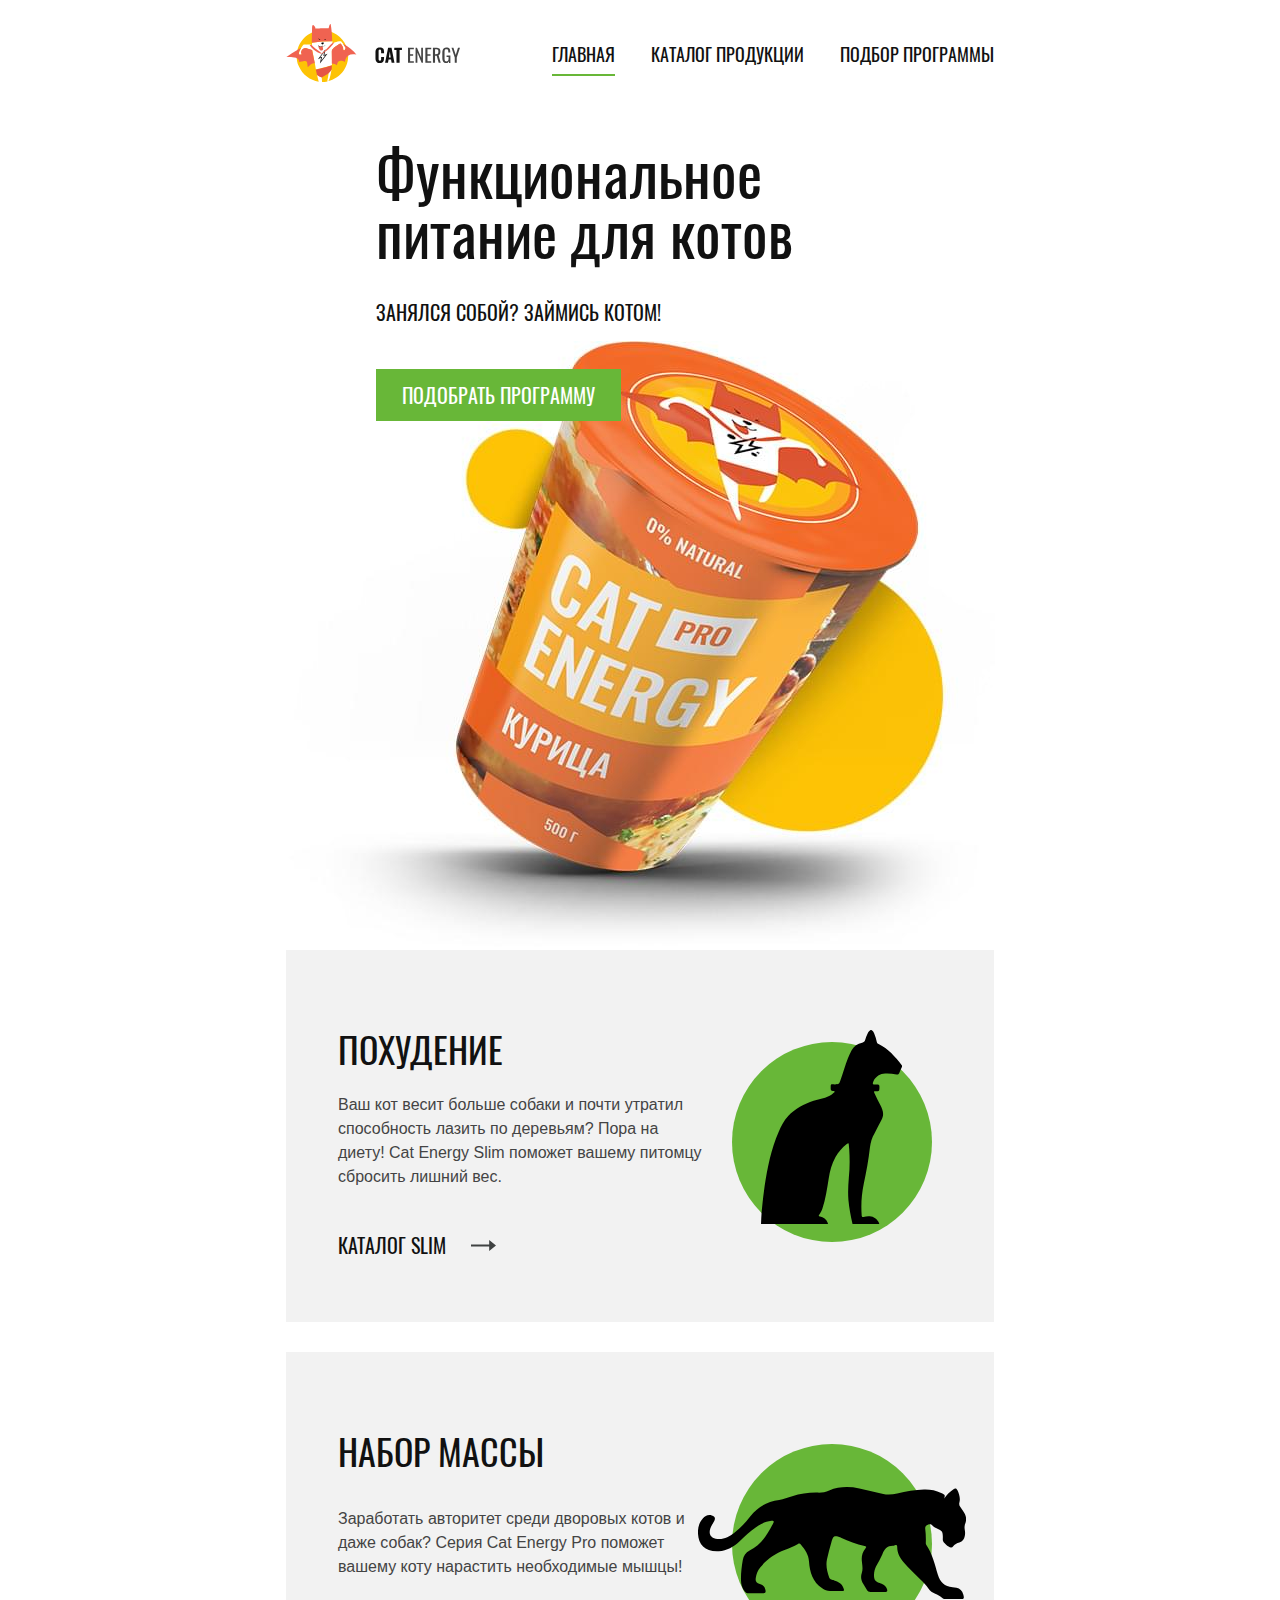
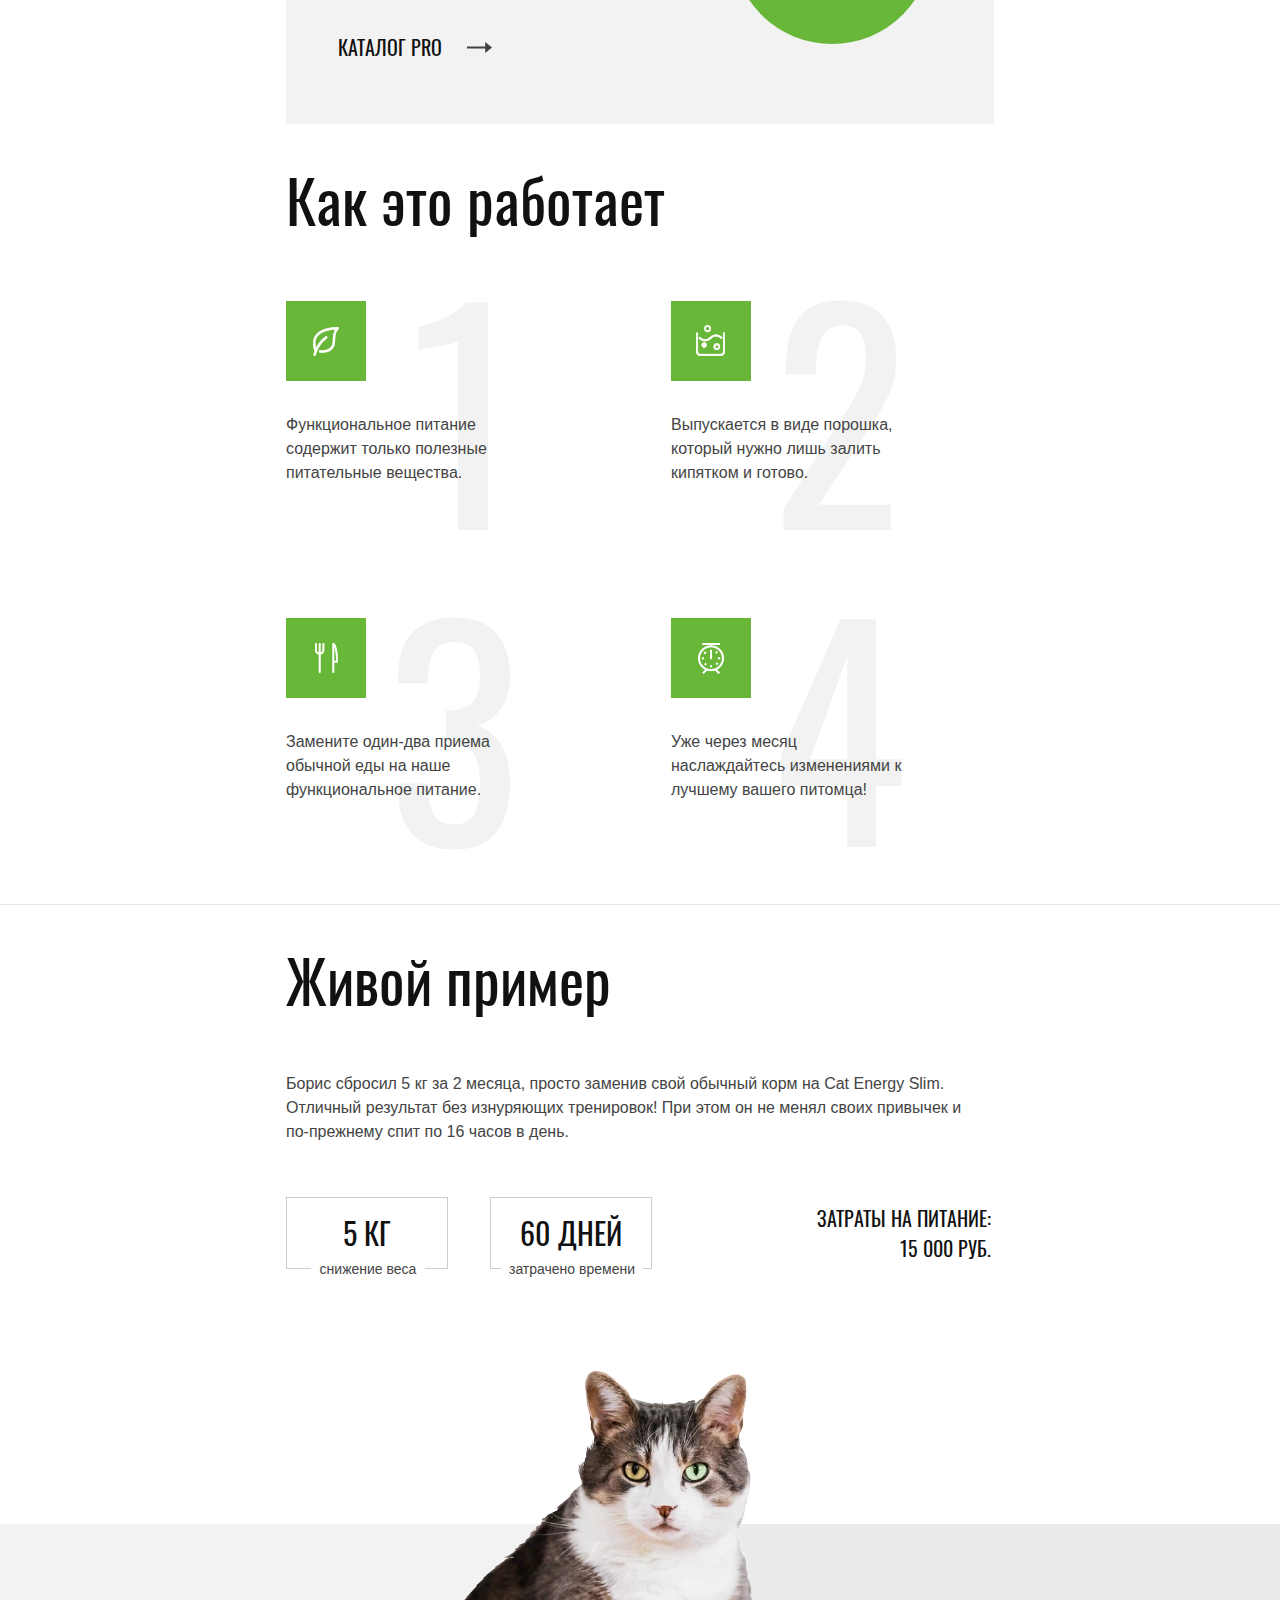
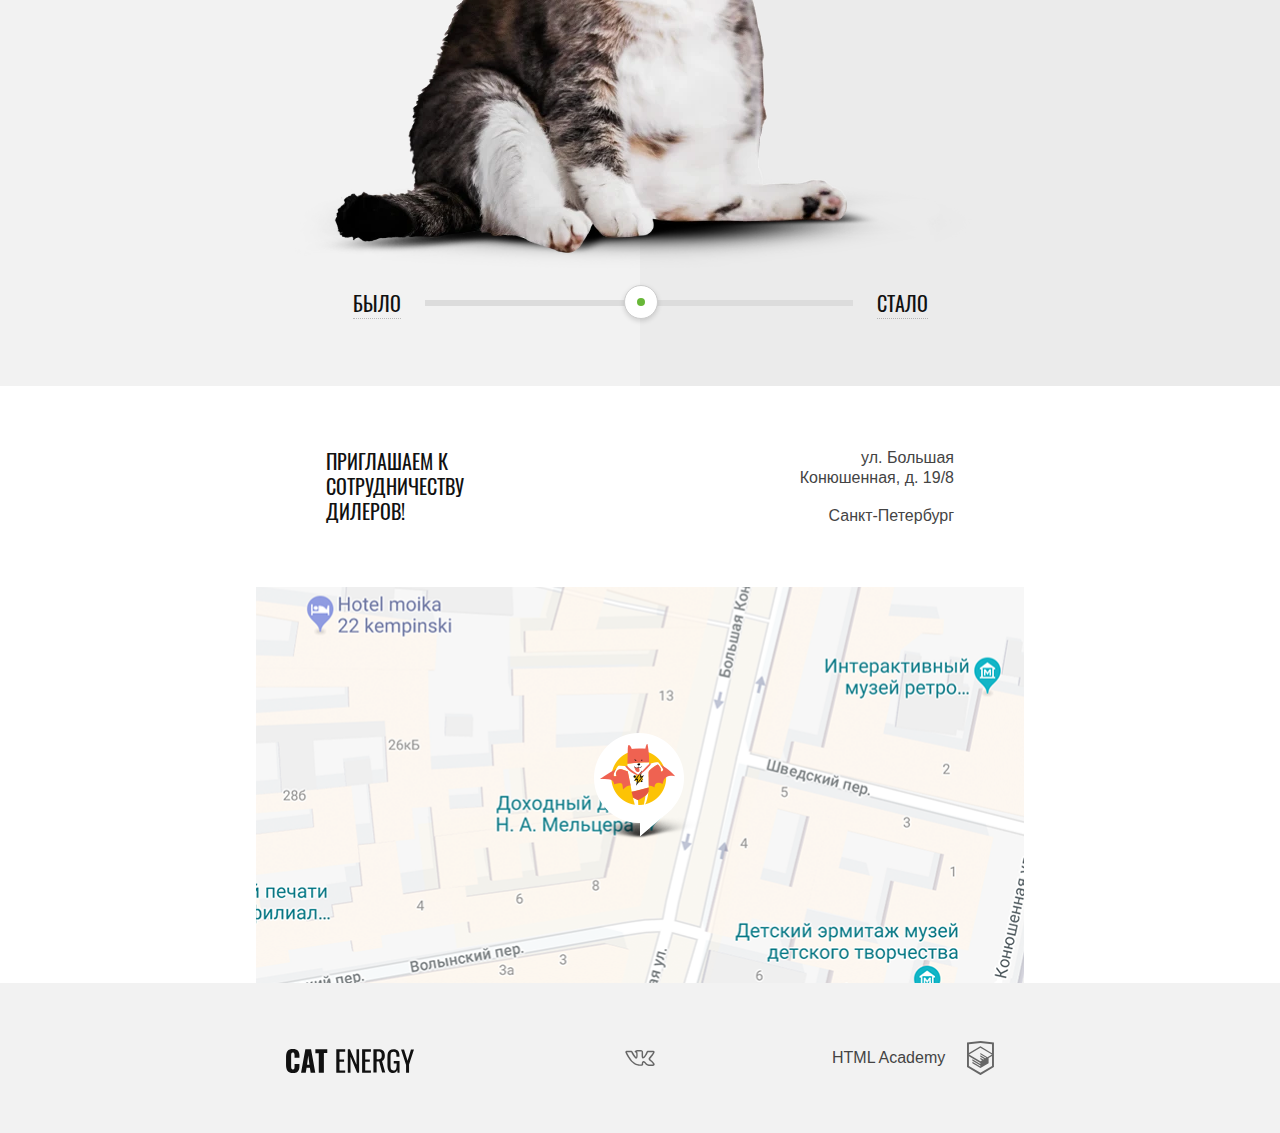
==== commit d61564de: "Update index.html" ====
--- a/index.html
+++ b/index.html
@@ -181,18 +181,6 @@
             </svg>
             <p class="visually-hidden">Вконтакте</p>
           </a>
-          <a class="page-footer__social-item page-footer__social-item--insta" href="#">
-            <svg width="17" height="17">
-              <use xlink:href="#icon-insta"></use>
-            </svg>
-            <p class="visually-hidden">Instagram</p>
-          </a>
-          <a class="page-footer__social-item page-footer__social-item--fb" href="#">
-            <svg width="10" height="19">
-              <use xlink:href="#icon-fb"></use>
-            </svg>
-            <p class="visually-hidden">Facebook</p>
-          </a>
         </div>
         <div class="page-footer__copyright">
           <a class="page-footer__copyright-link" href="https://htmlacademy.ru/intensive/adaptive">HTML Academy</a>
